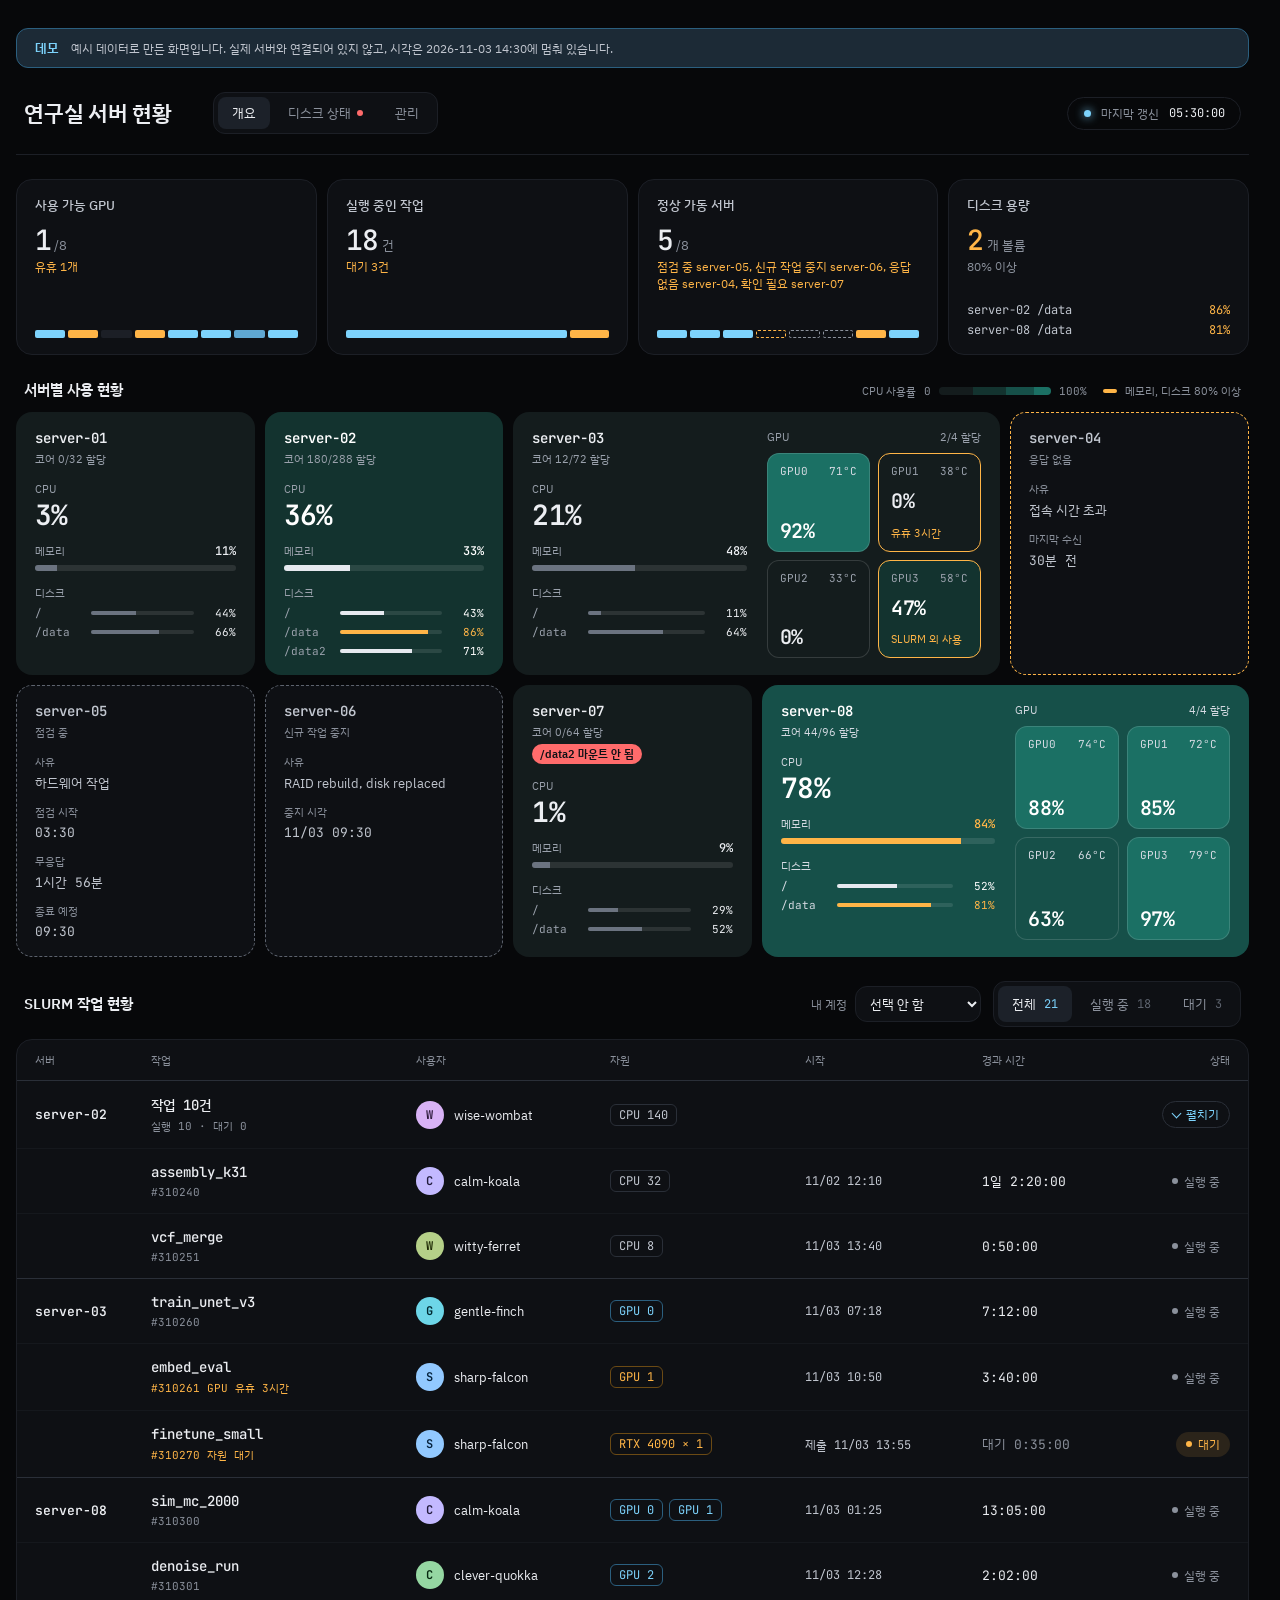
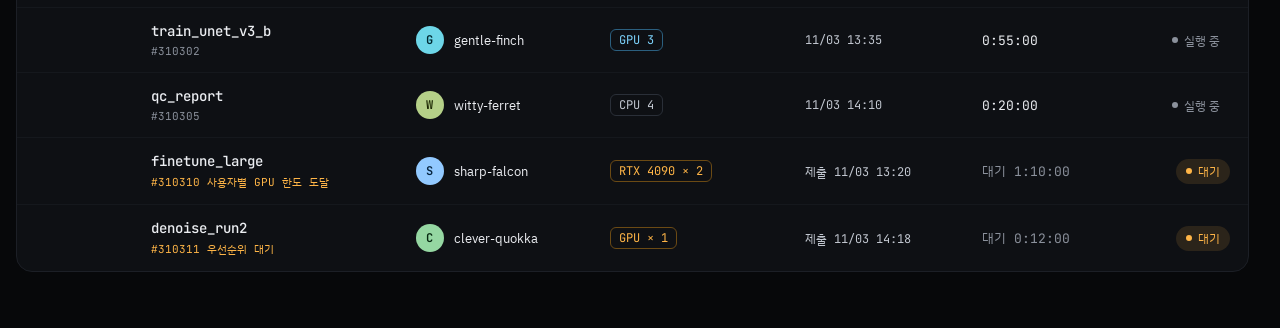
==== index.html @ 74d5ef98 "overview job list: '더 보기' and '작업 접기' buttons get the same chevron as the other folds" ====
<!doctype html>
<html lang="ko">
<head>
<meta charset="utf-8">
<meta name="viewport" content="width=device-width, initial-scale=1">
<title>데모 · 연구실 서버 현황</title>
<!-- Home screen: icon drawn by make_icon.py; short name so iOS does not cut it off -->
<link rel="icon" type="image/png" href="apple-touch-icon.png">
<link rel="apple-touch-icon" href="apple-touch-icon.png">
<meta name="apple-mobile-web-app-title" content="Monitor">
<link rel="preconnect" href="https://fonts.googleapis.com">
<link href="https://fonts.googleapis.com/css2?family=IBM+Plex+Sans+KR:wght@400;500;600&amp;family=JetBrains+Mono:wght@400;500;600&amp;display=swap" rel="stylesheet">
<link rel="stylesheet" href="common.css">
<style>
.warn-list{display:flex;flex-direction:column;gap:4px;font-family:var(--mono);font-size:12px}
.warn-list div{display:grid;grid-template-columns:minmax(0,1fr) auto;align-items:start;gap:8px}
.warn-list span:first-child{color:var(--text2);overflow-wrap:anywhere}
.warn-list span:last-child{color:var(--amber)}

.legend{display:flex;flex-wrap:wrap;align-items:center;gap:8px 16px;font-size:11px;color:var(--muted)}
.legend>span{display:flex;align-items:center;gap:8px}
.legend .ramp{width:112px;height:8px;border-radius:4px}
.legend .amber{width:14px;height:4px;border-radius:2px;background:var(--amber)}

.srv-grid{display:grid;grid-auto-flow:dense;gap:10px;grid-template-columns:repeat(auto-fill,minmax(220px,1fr))}
/* rows start at the top so CPU/메모리/디스크 line up across cards of one row; spare height stays at the bottom */
.card{min-height:252px;border-radius:16px;padding:16px var(--pad);display:flex;flex-direction:column;justify-content:flex-start;gap:14px;border:1px solid transparent}
.card.wide{grid-column:span 2;flex-direction:row;flex-wrap:wrap;gap:16px 20px}
.card.down{background:var(--panel);color:var(--text2);border:1px dashed var(--dim);justify-content:flex-start}
.col{flex:1 1 180px;min-width:0;display:flex;flex-direction:column;justify-content:flex-start;gap:14px}
.col-gpu{flex:1 1 180px;min-width:0;display:flex;flex-direction:column;gap:8px}
.small{font-size:11px}
/* a problem on a server that still answers: a pill readable on every card colour */
.flags{display:flex;flex-wrap:wrap;gap:4px}
.flag{padding:2px 8px;border-radius:999px;font-size:11px;font-weight:600;color:var(--panel);background:var(--amber);overflow-wrap:anywhere}
.flag.danger{background:var(--red)}
.cpu{font-family:var(--mono);font-size:28px;font-weight:600;line-height:1;letter-spacing:-0.02em}
.bars{display:flex;flex-direction:column;gap:10px}
.mem-row{display:flex;flex-direction:column;gap:6px}
.mem-head{display:flex;justify-content:space-between;align-items:baseline;font-size:11px}
.mem-head b{font-family:var(--mono);font-size:12px;font-weight:500}
.track{border-radius:3px;overflow:hidden}
.track>div{height:100%}
.disks{display:flex;flex-direction:column;gap:5px;padding-top:4px}
.disk{display:grid;grid-template-columns:48px minmax(0,1fr) 34px;align-items:center;gap:8px;font-size:11px}
.disk span:first-child{font-family:var(--mono);overflow:hidden;text-overflow:ellipsis;white-space:nowrap}
.disk span:last-child{text-align:right;font-family:var(--mono)}
.down-info{display:flex;flex-direction:column;gap:12px;font-size:13px}
.down-info span:last-child{overflow-wrap:anywhere}
.gpu-head{display:flex;justify-content:space-between;font-size:11px}
.gpu-grid{flex:1 1 auto;display:grid;grid-template-columns:repeat(2,minmax(0,1fr));grid-auto-rows:minmax(84px,1fr);gap:8px}
.gpu{border-radius:12px;padding:10px 12px;border:1px solid rgba(255,255,255,0.14);display:flex;flex-direction:column;justify-content:space-between;gap:6px}
.gpu.warn{border-color:var(--amber)}
.gpu-top{display:flex;justify-content:space-between;gap:6px;font-family:var(--mono);font-size:11px}
.gpu-util{font-family:var(--mono);font-size:20px;font-weight:600;line-height:1;letter-spacing:-0.02em}
.gpu-note{font-size:11px;color:var(--amber)}

.tabs{display:flex;gap:4px;padding:4px;background:var(--panel);border:1px solid var(--line);border-radius:12px}
.tabs button{min-height:36px;padding:0 14px;border:0;border-radius:8px;font-family:'IBM Plex Sans KR',sans-serif;font-size:13px;cursor:pointer;display:flex;align-items:center;gap:8px;background:transparent;color:var(--muted)}
.tabs button[aria-pressed="true"]{background:var(--raised);color:var(--text)}
.tabs button span{font-family:var(--mono);font-size:12px;color:var(--dim)}
.tabs button[aria-pressed="true"] span{color:var(--sky)}
.table{overflow-x:auto;border:1px solid var(--line);border-radius:16px;background:var(--panel)}
.table-in{min-width:840px}
.tr{display:grid;grid-template-columns:96px 1.4fr 1fr 1fr 0.9fr 0.8fr 88px;gap:20px;align-items:center;padding:14px var(--pad)}
.th{padding:12px var(--pad);font-size:11px;color:var(--muted);border-bottom:1px solid var(--line2);align-items:start}
.tr.first{border-top:1px solid var(--line2)}
.tr.next{border-top:1px solid var(--line3)}
.tr.top{border-top:none}
.tr.mine{box-shadow:inset 3px 0 0 var(--sky);background:rgba(125,211,252,0.05)}
.tr.mine .avatar{box-shadow:0 0 0 2px var(--panel),0 0 0 3.5px var(--sky)}
.job-ctl{display:flex;flex-wrap:wrap;align-items:center;gap:8px 12px}
.me-pick{display:flex;align-items:center;gap:8px;font-size:12px;color:var(--muted)}
.me-pick select{min-height:36px;max-width:160px;padding:0 10px;background:var(--panel);color:var(--text);border:1px solid var(--line);border-radius:12px;font-family:'IBM Plex Sans KR',sans-serif;font-size:13px}
.job-srv{font-family:var(--mono);font-size:13px;font-weight:600}
.job-name{font-family:var(--mono);font-size:14px;font-weight:500;overflow-wrap:anywhere}
.job-sub{font-family:var(--mono);font-size:11px;color:var(--muted)}
.job-sub.warn{color:var(--amber)}
.user{display:flex;align-items:center;gap:10px;min-width:0}
.avatar{width:28px;height:28px;flex:0 0 auto;border-radius:50%;display:flex;align-items:center;justify-content:center;font-family:var(--mono);font-size:12px;font-weight:600}
.user span:last-child{font-size:13px;overflow-wrap:anywhere}
.chips{display:flex;flex-wrap:wrap;gap:6px}
.chip{font-family:var(--mono);font-size:12px;padding:2px 8px;border-radius:6px;border:1px solid var(--line2);color:var(--text2)}
.chip.gpu-chip{border-color:var(--sky-line);color:var(--sky)}
.chip.warn{border-color:var(--amber-line);color:var(--amber)}
.job-time{font-family:var(--mono);font-size:12px;color:var(--text2)}
.job-el{font-family:var(--mono);font-size:13px}
.job-el.wait{color:var(--muted)}
.pill-wrap{display:flex;justify-content:flex-end}
.pill{display:inline-flex;align-items:center;gap:6px;padding:4px 10px;border-radius:999px;font-size:12px;color:var(--muted)}
.pill i{width:6px;height:6px;border-radius:50%;background:currentColor}
.pill.wait{background:rgba(255,181,71,0.12);color:var(--amber)}
.more{display:flex;flex-wrap:wrap;gap:8px;padding:6px var(--pad) 10px calc(var(--pad) + 116px);border-top:1px solid var(--line3)}
.more button{min-height:32px;padding:0 12px;border:1px solid var(--line2);border-radius:8px;background:transparent;color:var(--sky);font-family:'IBM Plex Sans KR',sans-serif;font-size:12px;cursor:pointer}
.more button:hover{background:var(--raised)}
/* same chevron as the group pill below: down on '더 보기' (the list grows), up on '작업 접기' */
.more button{display:inline-flex;align-items:center;justify-content:center;gap:6px}
.more button::before{content:'';flex:none;width:6px;height:6px;margin-top:-3px;border-right:1.5px solid currentColor;border-bottom:1.5px solid currentColor;transform:rotate(45deg)}
.more button[data-act="less"]::before{margin-top:3px;transform:rotate(225deg)}
.tr.grp{width:100%;border:0;margin:0;background:transparent;color:inherit;font:inherit;text-align:left;cursor:pointer}
.tr.grp.first{border-top:1px solid var(--line2)}
.tr.grp.next{border-top:1px solid var(--line3)}
.tr.grp:hover{background:var(--raised)}
.grp-pill{border:1px solid var(--line2);color:var(--sky)}
/* the chevron points the way a click moves the list (down to unfold, up to fold), as on /admin '외 N개 / 접기' */
.grp-pill::before{content:'';flex:none;width:6px;height:6px;margin-top:-3px;border-right:1.5px solid currentColor;border-bottom:1.5px solid currentColor;transform:rotate(45deg)}
.grp[aria-expanded="true"] .grp-pill::before{margin-top:3px;transform:rotate(225deg)}
.tr.in-grp,.more.in-grp{background:rgba(255,255,255,0.025)}

/* Phones: each job becomes a small card (server, then name|state, user|elapsed, resources|start) instead of a sideways-scrolling table. */
@media (max-width:640px){
  .table-in{min-width:0}
  .tr.th{display:none}
  .tr{grid-template-columns:minmax(0,1fr) auto;grid-template-areas:"srv srv" "name pill" "user el" "chips time";gap:8px 12px;padding:12px 16px}
  .tr.next{grid-template-areas:"name pill" "user el" "chips time"}
  .tr.next .job-srv{display:none}
  .tr>:nth-child(1){grid-area:srv}
  .tr>:nth-child(2){grid-area:name}
  .tr>:nth-child(3){grid-area:user}
  .tr>:nth-child(4){grid-area:chips}
  .tr>:nth-child(5){grid-area:time;justify-self:end}
  .tr>:nth-child(6){grid-area:el;justify-self:end}
  .tr>:nth-child(7){grid-area:pill;align-self:start}
  /* Without the header row, label running jobs' start and elapsed (pending ones already say 제출/대기). */
  .job-time:not(.wait)::before{content:'시작 ';color:var(--muted)}
  .job-el:not(.wait)::before{content:'경과 ';color:var(--muted);font-weight:400}
  .more{padding:6px 16px 10px}
  /* buttons share a line when they fit, else each takes its own full line */
  .more button{flex:1 1 auto;min-height:36px}
  /* inside an opened group every row has the same user: drop the avatar line */
  .tr.in-grp{grid-template-areas:"name pill" "chips el" "chips time"}
  .tr.in-grp>:nth-child(3){display:none}
  .tr.in-grp>:nth-child(4){align-self:start}
  .job-ctl,.tabs{width:100%}
  .tabs button{flex:1 1 0;justify-content:center;gap:5px;padding:0 6px;white-space:nowrap}
}
@media (max-width:640px){.srv-grid{grid-template-columns:repeat(2,minmax(0,1fr))}}
@media (max-width:340px){.srv-grid{grid-template-columns:minmax(0,1fr)}.card.wide{grid-column:auto}}
</style>
<style>
/* demo only: the banner above the header */
.demo-banner{display:flex;flex-wrap:wrap;align-items:baseline;gap:4px 12px;padding:10px var(--pad);border:1px solid var(--sky-line);border-radius:12px;background:var(--sky-bg);color:var(--sky);font-size:13px;font-weight:600}
.demo-banner span{color:var(--text2);font-size:12px;font-weight:400}
</style>
</head>
<body>
<div class="wrap">

<div class="demo-banner" role="note">데모<span>예시 데이터로 만든 화면입니다. 실제 서버와 연결되어 있지 않고, 시각은 2026-11-03 14:30에 멈춰 있습니다.</span></div>
<header>
  <div class="head-left">
    <h1>연구실 서버 현황</h1>
    <nav class="seg-nav" aria-label="보기 선택">
      <a href="index.html" aria-current="page">개요</a>
      <a href="disk.html">디스크 상태<span class="nav-dot" id="nav-dot" hidden></span></a>
      <a href="admin.html">관리</a>
    </nav>
  </div>
  <div id="badge" class="badge" role="status">
    <span class="dot" aria-hidden="true"></span>
    <span class="lbl">불러오는 중</span>
    <span class="mono" id="badge-time"></span>
  </div>
</header>

<div id="notice" class="notice" hidden></div>

<section class="summary" aria-label="요약" id="summary"></section>

<section class="sec">
  <div class="sec-head">
    <h2>서버별 사용 현황</h2>
    <div class="legend" aria-label="색 범례">
      <span><span>CPU 사용률</span><span class="mono">0</span><span class="ramp" id="ramp" aria-hidden="true"></span><span class="mono">100%</span></span>
      <span><span class="amber" aria-hidden="true"></span>메모리, 디스크 80% 이상</span>
    </div>
  </div>
  <div class="srv-grid" id="grid"></div>
</section>

<section class="sec">
  <div class="sec-head">
    <h2>SLURM 작업 현황</h2>
    <div class="job-ctl">
      <label class="me-pick"><span>내 계정</span><select id="me" aria-label="내 계정"><option value="">선택 안 함</option></select></label>
      <div class="tabs" role="group" aria-label="작업 필터" id="tabs"></div>
    </div>
  </div>
  <div class="table">
    <div class="table-in">
      <div class="tr th"><span>서버</span><span>작업</span><span>사용자</span><span>자원</span><span>시작</span><span>경과 시간</span><span style="text-align:right">상태</span></div>
      <div id="rows"></div>
    </div>
  </div>
</section>

</div>
<script src="demo_data.js"></script>
<script src="disk_rules.js"></script>
<script>
(function () {
  'use strict';
  // demo: data from demo_data.js, the clock pinned at the data's time, no polling (make_demo.py)
  var fetch = window.DEMO.fetch, Date = window.DEMO.Date, setInterval = window.DEMO.noInterval;

  // Refresh: CPU/memory/GPU every 1 s, paused while the tab is hidden. The job
  // table is re-rendered only when a host's SLURM snapshot changes (the
  // collectors query SLURM every 10 s).
  var DATA_URL = 'data/all.json';
  var POLL_MS = 1000;
  var STALE_MS = 30000;          // header turns amber after 30 s without new data
  var IDLE_MIN = 120;            // GPU idle warning after 2 h below 5 %
  var HOT_C = 85;                // GPU temperature warning
  var HIGH_PCT = 80;             // memory / disk warning
  var COLLAPSE_OVER = 8;         // a server with more jobs than this is folded
  var COLLAPSED_SHOW = 5;        // rows shown while folded
  // each "더 보기" reveals this many more rows; fewer on phones, where a job is a taller card
  var MORE_STEP = window.matchMedia && window.matchMedia('(max-width:640px)').matches ? 10 : 20;
  var EXPANDED_KEY = 'lab-dashboard.expanded';
  var GROUP_MIN = 5;             // a user with this many jobs on one server gets one summary row
  var GROUPS_KEY = 'lab-dashboard.groups';

  var AMBER = '#ffb547', RED = '#ff6b6b', SKY = '#7dd3fc';
  var OFF = '#1c1f26';
  var TEAL = ['#141c1d', '#13332f', '#165049', '#1b7064'];   // CPU heatmap: <30, <60, <85, >=85
  // User avatar colors: 12 hues at equal lightness and chroma (OKLCH L 0.82 C 0.10,
  // text L 0.25), hue 125-350 in steps of ~20; the red, orange and yellow range is
  // left out because those colors mean warnings here.
  var USER_COLORS = [
    ['#b5d088', '#1b2602'], ['#95d7a2', '#062911'], ['#7dd9ba', '#002a1d'], ['#6ed9d2', '#002a28'],
    ['#6dd6e8', '#002931'], ['#7bd0f9', '#002639'], ['#92c9ff', '#06233d'], ['#abc1ff', '#171f3e'],
    ['#c3b9ff', '#221c3c'], ['#d8b2f5', '#2a1837'], ['#e9ade3', '#31162f'], ['#f6a9cd', '#361426']
  ];
  var ME_KEY = 'lab-dashboard.me';
  var WAIT_REASON = {
    Resources: '자원 대기', Priority: '우선순위 대기', JobHeldUser: '사용자 보류', JobHeldAdmin: '관리자 보류',
    Dependency: '선행 작업 대기', BeginTime: '시작 시각 대기', ReqNodeNotAvail: '노드 사용 불가',
    QOSMaxGRESPerUser: '사용자별 GPU 한도 도달', QOSMaxCpuPerUserLimit: '사용자별 CPU 한도 도달', AssocGrpGRES: 'GPU 한도 도달'
  };

  var data = null;
  var lastGenerated = null;
  var lastChangeAt = 0;
  var fetchFailed = false;
  var filter = 'all';
  var jobsKey = '';
  // Extra rows the viewer revealed per host (host -> count); per-browser
  // convenience, so storage may fail silently. Older saves stored true.
  var expanded = {};
  try { expanded = JSON.parse(localStorage.getItem(EXPANDED_KEY) || '{}') || {}; } catch (e) { expanded = {}; }
  function saveExpanded() {
    try { localStorage.setItem(EXPANDED_KEY, JSON.stringify(expanded)); } catch (e) { /* ignore */ }
  }
  // Summary rows the viewer opened ("host|user" -> extra rows revealed beyond the first MORE_STEP).
  var groups = {};
  try { groups = JSON.parse(localStorage.getItem(GROUPS_KEY) || '{}') || {}; } catch (e) { groups = {}; }
  function saveGroups() {
    try { localStorage.setItem(GROUPS_KEY, JSON.stringify(groups)); } catch (e) { /* ignore */ }
  }
  // The viewer's own account, picked once per browser: those jobs are outlined,
  // listed first on each server, and get a "내 작업" tab.
  var me = '';
  try { me = localStorage.getItem(ME_KEY) || ''; } catch (e) { me = ''; }
  var meOptionsKey = '';

  function $(id) { return document.getElementById(id); }
  function esc(s) {
    return String(s == null ? '' : s).replace(/[&<>"']/g, function (c) {
      return { '&': '&amp;', '<': '&lt;', '>': '&gt;', '"': '&quot;', "'": '&#39;' }[c];
    });
  }
  function pct(v) { return v == null ? 0 : Math.round(v); }

  function level(v) {
    var i = v >= 85 ? 3 : (v >= 60 ? 2 : (v >= 30 ? 1 : 0));
    return { bg: TEAL[i], fg: i ? '#ffffff' : '#eceef2', sub: i >= 2 ? '#d5dae2' : '#9aa1ac',
             on: i ? '#e6e9ef' : '#6b7380', off: 'rgba(255,255,255,0.1)' };
  }
  var DOWN_C = { bg: '#0e1014', fg: '#c1c6cf', sub: '#8b919c', on: '#5d636e', off: OFF };

  // ---------- time helpers ----------

  // Server timezone from the aggregator's ISO time ("...+0900"), so SLURM's
  // naive timestamps are read in server time whatever the viewer's timezone.
  function serverTz() {
    var m = data && /([+-])(\d\d)(\d\d)$/.exec(data.time || '');
    return m ? m[1] + m[2] + ':' + m[3] : '+09:00';
  }
  function parseSlurm(ts) {
    if (!ts || !/^\d{4}-\d\d-\d\dT/.test(ts)) return null;
    var t = Date.parse(ts + serverTz());
    return isNaN(t) ? null : t;
  }
  function two(n) { return (n < 10 ? '0' : '') + n; }
  // Format in server time: shift by the server offset, then read UTC fields.
  function shortTime(ts) {
    var t = parseSlurm(ts);
    if (t == null) return '—';
    var m = /([+-])(\d\d):(\d\d)/.exec(serverTz());
    var off = (m[1] === '-' ? -1 : 1) * (parseInt(m[2], 10) * 60 + parseInt(m[3], 10));
    var d = new Date(t + off * 60000);
    return two(d.getUTCMonth() + 1) + '/' + two(d.getUTCDate()) + ' ' + two(d.getUTCHours()) + ':' + two(d.getUTCMinutes());
  }
  // SLURM "28-02:41:10" -> "28일 02:41:10"; no warning for long runs.
  function slurmElapsed(s) {
    if (!s) return '—';
    var k = s.indexOf('-');
    return k > 0 ? s.slice(0, k) + '일 ' + s.slice(k + 1) : s;
  }
  function duration(sec) {
    sec = Math.max(0, Math.floor(sec));
    var d = Math.floor(sec / 86400), h = Math.floor(sec % 86400 / 3600), m = Math.floor(sec % 3600 / 60), s = sec % 60;
    var hms = (d ? two(h) : h) + ':' + two(m) + ':' + two(s);
    return d ? d + '일 ' + hms : hms;
  }
  // "10/28 " when the time is not from today (stopped collection), else nothing.
  function dayPrefix(epoch) {
    var d = new Date(epoch * 1000);
    return d.toDateString() === new Date().toDateString() ? '' : (d.getMonth() + 1) + '/' + d.getDate() + ' ';
  }
  // ssh/aggregator error -> short Korean reason; the raw text stays in the tooltip and on /admin
  function goneReason(err) {
    if (!err) return '새 데이터 없음';
    if (/timed out/i.test(err)) return '접속 시간 초과';
    if (/refused/i.test(err)) return '접속 거부';
    if (/no route|unreachable|name resolution|could not resolve/i.test(err)) return '네트워크 연결 불가';
    if (/^no data for/.test(err)) return '새 데이터 없음';
    if (/closed|reset/i.test(err)) return '연결 종료';
    return err;
  }
  var MAINT_LONG_S = 24 * 3600;   // open-ended 점검 중 mark silent this long turns amber
  function agoText(sec) {
    sec = Math.max(0, Math.round(sec));
    if (sec < 60) return sec + '초 전';
    var m = Math.floor(sec / 60);
    if (m < 60) return m + '분 전';
    var h = Math.floor(m / 60);
    if (h < 24) return h + '시간 ' + (m % 60) + '분 전';
    return Math.floor(h / 24) + '일 ' + (h % 24) + '시간 전';
  }
  function clock(epoch) {
    var d = new Date(epoch * 1000);
    return two(d.getHours()) + ':' + two(d.getMinutes()) + ':' + two(d.getSeconds());
  }

  // ---------- derived model ----------

  function nodeState(x) {
    var st = x.status;
    var node = st && st.slurm && st.slurm.node;
    var stateStr = (node && node.state) || '';
    // Marked on /admin (or maintenance.py) before a planned power-off: grey, not amber.
    if ((!st || x.stale) && x.maintenance) {
      var mt = x.maintenance;
      // when it started, and the planned end only when one was set (an open-ended mark has none to show)
      var hm = function (t) { return dayPrefix(t) + clock(t).slice(0, 5); };
      var quiet = mt.silent_at || mt.set_at;
      var quietS = quiet ? Date.now() / 1000 - quiet : 0;
      // an open-ended mark must not hide a real outage for long (one outage once went 20 h unnoticed)
      var long = !mt.until && quietS >= MAINT_LONG_S;
      return { kind: 'drain', maint: true, warn: long, long: long, label: long ? '점검 중 · 24시간 넘음' : '점검 중',
               reason: mt.note || '사유 없음', sinceLabel: '점검 시작', since: mt.set_at ? hm(mt.set_at) : '—',
               silent: quiet ? agoText(quietS).replace(/ 전$/, '') : null,
               until: mt.until ? hm(mt.until) : null };
    }
    if (!st || x.stale) {
      return { kind: 'gone', label: '응답 없음',
               reason: goneReason(x.error), detail: x.error || '최근 30초 동안 새 데이터가 없습니다.',
               since: x.age == null ? '—' : agoText(x.age) };
    }
    if (/DRAIN/.test(stateStr)) {
      // SLURM DRAIN: the server is up and running jobs keep going; only new jobs stay out
      return { kind: 'drain', label: '신규 작업 중지', reason: node.reason || '사유 없음', sinceLabel: '중지 시각',
               since: shortTime(node.reason_time) };
    }
    // the server answers but SLURM does not use it: amber (after a reboot slurmd may not start)
    if (!st.slurm.ok || !node) return { kind: 'up', warn: true, label: 'SLURM 응답 없음' };
    if (/DOWN/.test(stateStr)) return { kind: 'up', warn: true, label: 'SLURM 제외 (' + stateStr + ')' };
    return { kind: 'up', label: '코어 ' + node.cpu_alloc + '/' + node.cpu_total + ' 할당' };
  }

  function gpuInfo(g) {
    var held = g.allocated || (g.procs && g.procs.length > 0);
    var idleH = held && g.idle_min >= IDLE_MIN ? Math.floor(g.idle_min / 60) : 0;
    var hot = g.temp != null && g.temp >= HOT_C;
    return { g: g, held: held, idleH: idleH, hot: hot, outside: !!g.outside_slurm,
             // available = not allocated by SLURM and no process on it
             free: !held };
  }

  function servers() { return (data && data.servers) || []; }

  function jobRunning(j) { return j.state === 'RUNNING' || j.state === 'COMPLETING' || j.state === 'CONFIGURING'; }
  function jobPending(j) { return j.state === 'PENDING'; }

  // ---------- render: summary ----------

  function segs(list) {
    // s.n = share of the width (two-part job bar); without it every segment is equal.
    return '<div class="segs" aria-hidden="true">' + list.map(function (s) {
      return '<i style="background:' + s.c + ';' + (s.b ? 'border:' + s.b + ';' : '') + (s.n ? 'flex-grow:' + s.n : '') + '"></i>';
    }).join('') + '</div>';
  }
  function tile(label, value, unit, note, noteWarn, valueWarn, foot) {
    return '<div class="tile"><span class="tile-label">' + label + '</span>' +
      '<div class="stack"><div class="tile-val"><b' + (valueWarn ? ' style="color:' + AMBER + '"' : '') + '>' + value + '</b><span>' + unit + '</span></div>' +
      '<span class="tile-note"' + (noteWarn ? ' style="color:' + AMBER + '"' : '') + '>' + note + '</span></div>' +
      '<div class="tile-foot">' + foot + '</div></div>';
  }

  function renderSummary() {
    var gpus = [], jobs = [], nodes = [], disksWarn = [];
    servers().forEach(function (x) {
      var st = x.status, ns = nodeState(x);
      nodes.push({ host: x.host, ns: ns, x: x });
      if (!st || x.stale) return;
      (st.gpus || []).forEach(function (g) { gpus.push(gpuInfo(g)); });
      ((st.slurm && st.slurm.jobs) || []).forEach(function (j) { jobs.push(j); });
      (st.disks || []).forEach(function (v) {
        if (v.pct >= HIGH_PCT) disksWarn.push({ where: x.host + ' ' + v.mount, pct: v.pct });
      });
    });

    var free = gpus.filter(function (i) { return i.free; }).length;
    var idle = gpus.filter(function (i) { return i.idleH; }).length;
    var outside = gpus.filter(function (i) { return i.outside; }).length;
    var avg = gpus.length ? Math.round(gpus.reduce(function (a, i) { return a + (i.g.util || 0); }, 0) / gpus.length) : 0;
    var gNote = idle ? '유휴 ' + idle + '개' : (outside ? 'SLURM 외 사용 ' + outside + '개' : '평균 사용률 ' + avg + '%');
    var gSegs = gpus.map(function (i) {
      var u = i.g.util || 0;
      return { c: (i.idleH || i.outside) ? AMBER : (u > 0 ? (u >= 85 ? SKY : (u >= 60 ? '#5fa8d3' : '#3b8fbf')) : (i.held ? '#2b5f7f' : OFF)) };
    });

    var run = jobs.filter(jobRunning).length;
    var wait = jobs.filter(jobPending).length;
    // Job counts change and run high, so one bar in two parts (running, then pending) instead of a segment per job.
    var jSegs = [];
    if (run) jSegs.push({ c: SKY, n: run });
    if (wait) jSegs.push({ c: AMBER, n: wait });

    var up = nodes.filter(function (n) { return n.ns.kind === 'up'; }).length;
    var maints = nodes.filter(function (n) { return n.ns.maint; }).map(function (n) { return n.host; });
    var drains = nodes.filter(function (n) { return n.ns.kind === 'drain' && !n.ns.maint; }).map(function (n) { return n.host; });
    var gone = nodes.filter(function (n) { return n.ns.kind === 'gone'; }).map(function (n) { return n.host; });
    var warned = nodes.filter(function (n) { return n.ns.kind === 'up' && (n.ns.warn || (n.x.mount_problems || []).length); }).map(function (n) { return n.host; });
    var sNote = [];
    if (maints.length) sNote.push('점검 중 ' + maints.join(', '));
    if (drains.length) sNote.push('신규 작업 중지 ' + drains.join(', '));
    if (gone.length) sNote.push('응답 없음 ' + gone.join(', '));
    if (warned.length) sNote.push('확인 필요 ' + warned.join(', '));
    var nSegs = nodes.map(function (n) {
      if (n.ns.kind === 'up') return { c: warned.indexOf(n.host) >= 0 ? AMBER : SKY };
      return n.ns.kind === 'gone' || n.ns.long ? { c: 'transparent', b: '1px dashed ' + AMBER } : { c: 'transparent', b: '1px dashed #8b919c' };
    });

    disksWarn.sort(function (a, b) { return b.pct - a.pct; });
    var dList = '<div class="warn-list">' + disksWarn.slice(0, 2).map(function (d) {
      return '<div><span>' + esc(d.where) + '</span><span>' + d.pct + '%</span></div>';
    }).join('') + '</div>';

    $('summary').innerHTML =
      tile('사용 가능 GPU', free, '/' + gpus.length, gNote, idle || outside, false, gpus.length ? segs(gSegs) : '') +
      tile('실행 중인 작업', run, '건', '대기 ' + wait + '건', wait > 0, false, jSegs.length ? segs(jSegs) : '') +
      tile('정상 가동 서버', up, '/' + nodes.length, sNote.length ? esc(sNote.join(', ')) : '모두 정상', gone.length + warned.length > 0, false, segs(nSegs)) +
      tile('디스크 용량', disksWarn.length, '개 볼륨', '80% 이상', false, disksWarn.length > 0, disksWarn.length ? dList : '');
  }

  // ---------- render: server cards ----------

  function bar(label, value, c, h) {
    var p = pct(value), high = p >= HIGH_PCT;
    return { p: p, fill: high ? AMBER : c.on, text: high ? AMBER : c.fg, label: label, h: h };
  }
  function memHtml(st, c) {
    var b = bar('메모리', st.mem && st.mem.pct, c);
    return '<div class="mem-row"><div class="mem-head"><span style="color:' + c.sub + '">메모리</span><b style="color:' + b.text + '">' + b.p + '%</b></div>' +
      '<div class="track" aria-hidden="true" style="height:6px;background:' + c.off + '"><div style="width:' + b.p + '%;background:' + b.fill + '"></div></div></div>';
  }
  function disksHtml(st, c) {
    var rows = (st.disks || []).map(function (v) {
      var b = bar(v.mount, v.pct, c);
      return '<div class="disk"><span style="color:' + c.sub + '" title="' + esc(v.mount) + '">' + esc(v.mount) + '</span>' +
        '<div class="track" aria-hidden="true" style="height:4px;border-radius:2px;background:' + c.off + '"><div style="width:' + b.p + '%;background:' + b.fill + '"></div></div>' +
        '<span style="color:' + b.text + '">' + b.p + '%</span></div>';
    }).join('');
    return '<div class="disks"><span class="small" style="color:' + c.sub + '">디스크</span>' + rows + '</div>';
  }
  function gpuHtml(i) {
    var g = i.g, c = level(g.util || 0);
    var notes = [];
    if (i.idleH) notes.push('유휴 ' + i.idleH + '시간');
    if (i.outside) notes.push('SLURM 외 사용');
    var warn = i.idleH || i.outside || i.hot;
    return '<div class="gpu' + (warn ? ' warn' : '') + '" style="background:' + c.bg + ';color:' + c.fg + '">' +
      '<div class="gpu-top"><span style="color:' + c.sub + '">GPU' + g.index + '</span><span style="color:' + (i.hot ? AMBER : c.sub) + '">' +
      (g.temp == null ? '—' : Math.round(g.temp)) + '°C</span></div>' +
      '<span class="gpu-util">' + pct(g.util) + '%</span>' +
      (notes.length ? '<span class="gpu-note">' + notes.join(', ') + '</span>' : '') + '</div>';
  }

  function cardHtml(x) {
    var st = x.status, ns = nodeState(x);
    var flags = (x.mount_problems || []).map(function (m) {
      return '<span class="flag danger">' + esc(m.mount + (m.why === 'missing' ? ' 마운트 안 됨' : m.why === 'hung' ? ' 응답 지연' : ' 읽기 전용')) + '</span>';
    });
    var head = function (c) {
      return '<div class="stack"><span class="name">' + esc(x.host) + '</span>' +
        (ns.warn ? '' : '<span class="small" style="color:' + c.sub + '">' + esc(ns.label) + '</span>') +
        (ns.warn || flags.length ? '<div class="flags">' + (ns.warn ? '<span class="flag">' + esc(ns.label) + '</span>' : '') + flags.join('') + '</div>' : '') + '</div>';
    };
    if (ns.kind !== 'up') {
      var c0 = DOWN_C;
      var border = ns.kind === 'gone' || ns.long ? 'border-color:' + AMBER : '';
      return '<div class="card down" style="' + border + '"' + (ns.detail ? ' title="' + esc(ns.detail) + '"' : '') + '>' + head(c0) +
        '<div class="down-info"><div class="stack"><span class="small" style="color:' + c0.sub + '">사유</span><span>' + esc(ns.reason) + '</span></div>' +
        '<div class="stack"><span class="small" style="color:' + c0.sub + '">' + (ns.sinceLabel || '마지막 수신') + '</span><span class="mono">' + esc(ns.since) + '</span></div>' +
        (ns.silent ? '<div class="stack"><span class="small" style="color:' + c0.sub + '">무응답</span><span class="mono"' + (ns.long ? ' style="color:' + AMBER + '"' : '') + '>' + esc(ns.silent) + '</span></div>' : '') +
        (ns.until ? '<div class="stack"><span class="small" style="color:' + c0.sub + '">종료 예정</span><span class="mono">' + esc(ns.until) + '</span></div>' : '') + '</div></div>';
    }
    var cpu = st.cpu ? st.cpu.pct : 0;
    var c = level(cpu);
    var metrics = '<div class="stack"><span class="small" style="color:' + c.sub + '">CPU</span><span class="cpu">' + pct(cpu) + '%</span></div>' +
      '<div class="bars">' + memHtml(st, c) + disksHtml(st, c) + '</div>';
    var gpus = (st.gpus || []).map(gpuInfo);
    if (!gpus.length) {
      return '<div class="card" style="background:' + c.bg + ';color:' + c.fg + '">' + head(c) + metrics + '</div>';
    }
    var alloc = gpus.filter(function (i) { return i.g.allocated; }).length;
    return '<div class="card wide" style="background:' + c.bg + ';color:' + c.fg + '">' +
      '<div class="col">' + head(c) + metrics + '</div>' +
      '<div class="col-gpu"><div class="gpu-head" style="color:' + c.sub + '"><span>GPU</span><span>' + alloc + '/' + gpus.length + ' 할당</span></div>' +
      '<div class="gpu-grid">' + gpus.map(gpuHtml).join('') + '</div></div></div>';
  }

  function renderGrid() {
    $('grid').innerHTML = servers().map(cardHtml).join('');
  }

  // ---------- render: jobs ----------

  function userHash(name) {
    var h = 0;
    for (var i = 0; i < name.length; i++) h = (h * 31 + name.charCodeAt(i)) >>> 0;
    return h;
  }
  // Each user keeps the color their name hashes to, unless someone else on the
  // page already has it: then the next free one (stepping by 5, which visits all
  // 12). Users are placed in a fixed order, so the result only changes when the
  // set of users with jobs changes.
  var userSlots = {};
  function assignUserColors(names) {
    var n = USER_COLORS.length, used = {}, slots = {};
    names.slice().sort(function (a, b) {
      return (userHash(a) % n - userHash(b) % n) || (a < b ? -1 : a > b ? 1 : 0);
    }).forEach(function (u) {
      var k = userHash(u) % n, tries = 0;
      while (used[k] && tries++ < n) k = (k + 5) % n;
      used[k] = true;
      slots[u] = k;
    });
    userSlots = slots;
  }
  function userColor(name) {
    var k = userSlots[name];
    return USER_COLORS[k === undefined ? userHash(name) % USER_COLORS.length : k];
  }

  function rowPos(isFirst, isTop) { return isTop ? 'top' : (isFirst ? 'first' : 'next'); }

  // One row standing for all of a user's jobs on a server; a button that lists them.
  function groupRow(g, x, gpuByIdx, isFirst, isTop, open) {
    var run = 0, wait = 0, cpus = 0, gpus = 0, gReq = 0, idle = false;
    g.jobs.forEach(function (j) {
      if (jobPending(j)) { wait++; if (j.gpu_req) gReq += j.gpu_req.count || 0; return; }
      if (!jobRunning(j)) return;
      run++;
      if (j.gpu_idx && j.gpu_idx.length) {
        gpus += j.gpu_idx.length;
        j.gpu_idx.forEach(function (k) { var i = gpuByIdx[k]; if (i && i.idleH) idle = true; });
      } else cpus += j.cpus || 0;
    });
    var chips = [];
    if (gpus) chips.push({ label: 'GPU ' + gpus + '개', cls: idle ? 'warn' : 'gpu-chip' });
    if (cpus) chips.push({ label: 'CPU ' + cpus, cls: '' });
    if (gReq) chips.push({ label: 'GPU ' + gReq + '개 대기', cls: 'warn' });
    var other = g.jobs.length - run - wait;
    var sub = ['실행 ' + run, '대기 ' + wait].concat(other ? ['기타 ' + other] : []).join(' · ');
    var uc = userColor(g.user);
    return '<button type="button" class="tr grp ' + rowPos(isFirst, isTop) + '" data-grp="' + esc(x.host + '|' + g.user) + '" data-act="toggle" aria-expanded="' + open + '">' +
      '<span class="job-srv">' + (isFirst ? esc(x.host) : '') + '</span>' +
      '<span class="stack" style="min-width:0"><span class="job-name">작업 ' + g.jobs.length + '건</span><span class="job-sub' + (wait ? ' warn' : '') + '">' + esc(sub) + '</span></span>' +
      '<span class="user"><span class="avatar" aria-hidden="true" style="background:' + uc[0] + ';color:' + uc[1] + '">' + esc(g.user.charAt(0).toUpperCase()) + '</span><span>' + esc(g.user) + '</span></span>' +
      '<span class="chips">' + chips.map(function (c) { return '<span class="chip ' + c.cls + '">' + esc(c.label) + '</span>'; }).join('') + '</span>' +
      '<span class="job-time wait"></span><span class="job-el wait"></span>' +
      '<span class="pill-wrap"><span class="pill grp-pill">' + (open ? '접기' : '펼치기') + '</span></span></button>';
  }

  function jobRow(j, x, gpuByIdx, nowMs, isFirst, isTop, inGroup) {
    var pending = jobPending(j), running = jobRunning(j);
    var idleH = 0;
    (j.gpu_idx || []).forEach(function (k) { var i = gpuByIdx[k]; if (i && i.idleH > idleH) idleH = i.idleH; });

    var chips = [];
    if (running && j.gpu_idx && j.gpu_idx.length) {
      j.gpu_idx.forEach(function (k) { chips.push({ label: 'GPU ' + k, cls: idleH ? 'warn' : 'gpu-chip' }); });
    } else if (pending && j.gpu_req) {
      chips.push({ label: (j.gpu_req.model || 'GPU') + ' × ' + j.gpu_req.count, cls: 'warn' });
    } else {
      chips.push({ label: 'CPU ' + (j.cpus == null ? '?' : j.cpus), cls: pending ? 'warn' : '' });
    }

    var sub = '#' + j.id, subWarn = false;
    if (pending) { sub += ' ' + (WAIT_REASON[j.reason] || j.reason || '대기'); subWarn = true; }
    else if (idleH) { sub += ' GPU 유휴 ' + idleH + '시간'; subWarn = true; }

    var start, elapsed;
    if (pending) {
      var sub_t = parseSlurm(j.submit);
      start = '제출 ' + shortTime(j.submit);
      elapsed = '대기 ' + (sub_t == null ? '—' : duration((nowMs - sub_t) / 1000));
    } else {
      start = shortTime(j.start);
      elapsed = slurmElapsed(j.elapsed);
    }
    var stateLabel = pending ? '대기' : (running ? '실행 중' : ({ SUSPENDED: '일시 중지' }[j.state] || j.state));
    var uc = userColor(j.user || '?');
    return '<div class="tr ' + rowPos(isFirst, isTop) + (inGroup ? ' in-grp' : '') + (me && j.user === me ? ' mine' : '') + '">' +
      '<span class="job-srv">' + (isFirst ? esc(x.host) : '') + '</span>' +
      '<div class="stack" style="min-width:0"><span class="job-name">' + esc(j.name) + '</span><span class="job-sub' + (subWarn ? ' warn' : '') + '">' + esc(sub) + '</span></div>' +
      '<div class="user"><span class="avatar" aria-hidden="true" style="background:' + uc[0] + ';color:' + uc[1] + '">' + esc((j.user || '?').charAt(0).toUpperCase()) + '</span><span>' + esc(j.user) + '</span></div>' +
      '<div class="chips">' + chips.map(function (c) { return '<span class="chip ' + c.cls + '">' + esc(c.label) + '</span>'; }).join('') + '</div>' +
      '<span class="job-time' + (pending ? ' wait' : '') + '">' + esc(start) + '</span>' +
      '<span class="job-el' + (pending ? ' wait' : '') + '">' + esc(elapsed) + '</span>' +
      '<div class="pill-wrap"><span class="pill' + (pending ? ' wait' : '') + '"><i aria-hidden="true"></i>' + esc(stateLabel) + '</span></div></div>';
  }

  function renderJobs(force) {
    // Rebuild only when a SLURM snapshot changed, the filter changed, or a
    // pending job's wait time needs ticking (every render of the 2 s loop is
    // cheap enough for the tabs, so only the rows are guarded).
    var key = filter + '|' + me + '|' + servers().map(function (x) {
      return x.host + ':' + (x.status && x.status.slurm ? x.status.slurm.collected : '-');
    }).join(',');
    var all = [];
    servers().forEach(function (x) {
      if (x.status && !x.stale) ((x.status.slurm && x.status.slurm.jobs) || []).forEach(function (j) { all.push(j); });
    });
    var users = [];
    all.forEach(function (j) { if (j.user && users.indexOf(j.user) < 0) users.push(j.user); });
    users.sort();
    renderMeOptions(users);
    if (!me && filter === 'mine') filter = 'all';
    var mine = function (j) { return j.user === me; };
    var counts = { all: all.length, run: all.filter(jobRunning).length, wait: all.filter(jobPending).length,
                   mine: me ? all.filter(mine).length : 0 };
    var tabs = [['all', '전체'], ['run', '실행 중'], ['wait', '대기']];
    if (me) tabs.push(['mine', '내 작업']);
    $('tabs').innerHTML = tabs.map(function (t) {
      return '<button type="button" data-filter="' + t[0] + '" aria-pressed="' + (filter === t[0]) + '">' + t[1] + '<span>' + counts[t[0]] + '</span></button>';
    }).join('');
    if (!force && key === jobsKey) return;
    jobsKey = key;
    // Colors are spread over everyone with jobs (not just the current tab), so switching tabs keeps them.
    assignUserColors(users);

    var nowMs = (data ? data.generated : Date.now() / 1000) * 1000;
    var html = [];
    servers().forEach(function (x) {
      if (!x.status || x.stale) return;
      var gpuByIdx = {};
      (x.status.gpus || []).forEach(function (g) { gpuByIdx[g.index] = gpuInfo(g); });
      var js = ((x.status.slurm && x.status.slurm.jobs) || []).filter(function (j) {
        return filter === 'all' || (filter === 'run' ? jobRunning(j) : filter === 'wait' ? jobPending(j) : mine(j));
      });
      // the viewer's own jobs first, then running before pending; each by job id
      js.sort(function (a, b) {
        return (me ? mine(b) - mine(a) : 0) || (jobPending(a) - jobPending(b)) || (parseInt(a.id, 10) - parseInt(b.id, 10));
      });
      // A user with GROUP_MIN or more jobs here becomes one summary row, placed
      // where their first job would be; the viewer's own jobs are never folded.
      var byUser = {};
      js.forEach(function (j) { var u = j.user || '?'; (byUser[u] = byUser[u] || []).push(j); });
      var entries = [], placed = {};
      js.forEach(function (j) {
        var u = j.user || '?';
        if (u === me || byUser[u].length < GROUP_MIN) entries.push({ job: j });
        else if (!placed[u]) { placed[u] = true; entries.push({ user: u, jobs: byUser[u] }); }
      });
      // Long lists open MORE_STEP rows at a time, so one click never adds 60 rows at once.
      var foldable = entries.length > COLLAPSE_OVER;
      var extra = expanded[x.host] === true ? MORE_STEP : (expanded[x.host] || 0);
      var shown = foldable ? Math.min(entries.length, COLLAPSED_SHOW + extra) : entries.length;
      entries.slice(0, shown).forEach(function (e, i) {
        if (e.job) { html.push(jobRow(e.job, x, gpuByIdx, nowMs, i === 0, html.length === 0)); return; }
        var gk = x.host + '|' + e.user, open = groups.hasOwnProperty(gk);
        html.push(groupRow(e, x, gpuByIdx, i === 0, html.length === 0, open));
        if (!open) return;
        var gShown = Math.min(e.jobs.length, MORE_STEP + (groups[gk] || 0));
        e.jobs.slice(0, gShown).forEach(function (j) { html.push(jobRow(j, x, gpuByIdx, nowMs, false, false, true)); });
        var gRest = e.jobs.length - gShown, g = esc(gk), u = esc(e.user), gb = [];
        if (gRest > 0) gb.push('<button type="button" data-grp="' + g + '" data-act="more">' + u + ' ' +
          (gRest > MORE_STEP ? MORE_STEP + '건 더 보기 (남은 ' + gRest + '건)' : '나머지 ' + gRest + '건 더 보기') + '</button>');
        gb.push('<button type="button" data-grp="' + g + '" data-act="less">' + u + ' 작업 접기</button>');
        html.push('<div class="more in-grp">' + gb.join('') + '</div>');
      });
      if (foldable) {
        var rest = entries.length - shown, h = esc(x.host), btns = [];
        if (rest > 0) btns.push('<button type="button" data-host="' + h + '" data-act="more">' + h + ' ' +
          (rest > MORE_STEP ? MORE_STEP + '건 더 보기 (남은 ' + rest + '건)' : '나머지 ' + rest + '건 더 보기') + '</button>');
        if (shown > COLLAPSED_SHOW) btns.push('<button type="button" data-host="' + h + '" data-act="less">' + h + ' 작업 접기</button>');
        html.push('<div class="more" data-more="' + h + '">' + btns.join('') + '</div>');
      }
    });
    $('rows').innerHTML = html.length ? html.join('') :
      '<div class="empty">' + (filter === 'wait' ? '대기 중인 작업이 없습니다.' : filter === 'run' ? '실행 중인 작업이 없습니다.' :
        filter === 'mine' ? esc(me) + ' 계정의 작업이 없습니다.' : '실행 중이거나 대기 중인 작업이 없습니다.') + '</div>';
  }

  // Account picker: everyone with jobs right now, plus the saved account even if it has none.
  // Rebuilt only when that list changes, and never while the viewer has it open.
  function renderMeOptions(users) {
    var sel = $('me');
    var list = users.slice();
    if (me && list.indexOf(me) < 0) { list.push(me); list.sort(); }
    var k = me + '|' + list.join(',');
    if (k === meOptionsKey || document.activeElement === sel) return;
    meOptionsKey = k;
    sel.innerHTML = '<option value="">선택 안 함</option>' + list.map(function (u) {
      return '<option value="' + esc(u) + '"' + (u === me ? ' selected' : '') + '>' + esc(u) + '</option>';
    }).join('');
  }

  // ---------- header badge ----------

  function renderBadge() {
    var stale = !data || Date.now() - lastChangeAt > STALE_MS;
    var el = $('badge');
    el.className = 'badge' + (stale && data ? ' stale' : '');
    el.querySelector('.lbl').textContent = !data ? (fetchFailed ? '데이터를 불러오지 못했습니다' : '불러오는 중') : (stale ? '갱신 지연' : '마지막 갱신');
    $('badge-time').textContent = data ? dayPrefix(data.generated) + clock(data.generated) : '';
  }

  function render() {
    renderSummary();
    renderGrid();
    renderJobs(false);
  }

  // ---------- loop ----------

  var inFlight = false;
  function tick() {
    // A hidden tab (phone locked, another app or tab in front) sends nothing.
    if (document.hidden || inFlight) return;
    inFlight = true;
    fetch(DATA_URL, { cache: 'no-store' }).then(function (r) {
      if (!r.ok) throw new Error('HTTP ' + r.status);
      return r.json();
    }).then(function (d) {
      fetchFailed = false;
      if (d.generated !== lastGenerated) {
        lastGenerated = d.generated;
        lastChangeAt = Date.now();
        data = d;
        render();
      }
      $('notice').hidden = true;
    }).catch(function () {
      fetchFailed = true;
      if (!data) {
        $('notice').hidden = false;
        $('notice').textContent = '서버 상태 데이터를 불러오지 못했습니다. 잠시 후 다시 시도합니다.';
      }
    }).then(function () { inFlight = false; renderBadge(); });
  }

  $('ramp').style.background = 'linear-gradient(90deg, ' + TEAL[0] + ' 0 30%, ' + TEAL[1] + ' 30% 60%, ' + TEAL[2] + ' 60% 85%, ' + TEAL[3] + ' 85% 100%)';
  $('tabs').addEventListener('click', function (e) {
    var b = e.target.closest('button[data-filter]');
    if (!b) return;
    filter = b.getAttribute('data-filter');
    renderJobs(true);
  });
  $('me').addEventListener('change', function () {
    me = this.value;
    try { if (me) localStorage.setItem(ME_KEY, me); else localStorage.removeItem(ME_KEY); } catch (e) { /* ignore */ }
    if (!me && filter === 'mine') filter = 'all';
    meOptionsKey = '';
    this.blur();
    renderJobs(true);
  });
  $('rows').addEventListener('click', function (e) {
    var gb = e.target.closest('button[data-grp]');
    if (gb) {
      var gk = gb.getAttribute('data-grp'), act = gb.getAttribute('data-act');
      if (act === 'more') groups[gk] = (groups[gk] || 0) + MORE_STEP;
      else if (act === 'toggle' && !groups.hasOwnProperty(gk)) groups[gk] = 0;
      else delete groups[gk];
      saveGroups();
      renderJobs(true);
      // After folding from the bottom of a long list, bring the summary row back on screen.
      if (act !== 'more') {
        var row = null;
        document.querySelectorAll('button.grp').forEach(function (r) { if (r.getAttribute('data-grp') === gk) row = r; });
        if (row && row.getBoundingClientRect().top < 0) row.scrollIntoView({ block: 'center' });
      }
      return;
    }
    var b = e.target.closest('button[data-host]');
    if (!b) return;
    var host = b.getAttribute('data-host');
    if (b.getAttribute('data-act') === 'more') {
      expanded[host] = (expanded[host] === true ? MORE_STEP : (expanded[host] || 0)) + MORE_STEP;
    } else {
      delete expanded[host];
    }
    saveExpanded();
    renderJobs(true);
    // After folding, bring that server's buttons back on screen instead of leaving the viewer far below.
    if (b.getAttribute('data-act') === 'less') {
      var bar = document.querySelector('.more[data-more="' + host.replace(/"/g, '') + '"]');
      if (bar && bar.getBoundingClientRect().top < 0) bar.scrollIntoView({ block: 'center' });
    }
  });
  // Disk tab warning dot: disk data changes every 10 min, so check once a minute.
  function diskTick() {
    if (document.hidden) return;
    fetch('data/disks.json', { cache: 'no-store' }).then(function (r) {
      if (!r.ok) throw new Error('HTTP ' + r.status);
      return r.json();
    }).then(function (d) {
      var lvl = window.DiskRules.worst(d.servers);
      var dot = $('nav-dot');
      dot.hidden = lvl === 'ok';
      dot.style.background = lvl === 'danger' ? RED : AMBER;
      dot.setAttribute('aria-label', lvl === 'danger' ? '위험 있음' : '주의 있음');
    }).catch(function () { /* keep the last state */ });
  }

  tick();
  setInterval(tick, POLL_MS);
  diskTick();
  setInterval(diskTick, 60000);
  // Coming back to the tab: refresh at once instead of waiting for the next tick.
  document.addEventListener('visibilitychange', function () {
    if (!document.hidden) { tick(); diskTick(); }
  });
})();
</script>
</body>
</html>
---- common.css ----
/* Shared by index.html, disk.html and admin.html: colours, page frame, section headings,
   summary tiles. What only one page uses stays in that page. */
:root{
  --bg:#07080a;--panel:#0e1014;--panel2:#0a0c0f;--line:#1c1f26;--line2:#2a2f38;--line3:#15181d;
  --text:#eceef2;--text2:#c1c6cf;--muted:#8b919c;--dim:#5d636e;
  --amber:#ffb547;--red:#ff6b6b;--sky:#7dd3fc;--blue:#3b8fbf;
  --amber-bg:rgba(255,181,71,0.08);--amber-line:#6b4a14;--red-line:#7a2a2a;--raised:#1c2129;
  --sky-hover:#bae6fd;--sky-line:#2b5f7f;--sky-bg:#1c2a36;
  --marked:#12151b;--cmd-line:#1d3442;--cmd-bg:#0a1117;
  --bay-line:#181c22;--bay:#12151a;--spare-line:#2f5a70;--remove-line:#3a404b;
  --mono:'JetBrains Mono','IBM Plex Sans KR',monospace;
  --pad:18px;     /* left and right inside every panel and card */
}

*{box-sizing:border-box}
/* the scrollbar's 15px stays reserved on a page short enough to fit the window (개요 on a tall
   screen), so the centred body and the right-hand badge sit at the same x as on /admin and the
   disk page, which always scroll; overlay scrollbars (phones) take no width, so nothing changes there */
html{scrollbar-gutter:stable}
body{margin:0;background:var(--bg);color:var(--text);font-family:'IBM Plex Sans KR',system-ui,sans-serif}
a{color:var(--sky)}a:hover{color:var(--sky-hover)}
.mono{font-family:var(--mono)}
.wrap{max-width:1280px;margin:0 auto;padding:28px 16px 56px;display:flex;flex-direction:column;gap:24px}
[hidden]{display:none!important}

header{display:flex;flex-wrap:wrap;justify-content:space-between;align-items:center;gap:12px 16px;padding:0 8px 20px;border-bottom:1px solid var(--line)}
.head-left{display:flex;flex-wrap:wrap;align-items:center;gap:12px 20px}
/* the title keeps the width of the widest one (연구실 서버 현황: 146px here, up to ~168px in a font
   whose Hangul is 1em wide), so the view switch starts at the same x on every page whatever the
   device font; on phones every page then wraps it under the title */
h1{margin:0;min-width:7.7em;font-size:22px;font-weight:600;letter-spacing:-0.01em}
h2{margin:0;font-size:15px;font-weight:600}
.seg-nav{display:flex;gap:4px;padding:4px;background:var(--panel);border:1px solid var(--line);border-radius:12px}
.seg-nav a{min-height:32px;padding:0 14px;display:flex;align-items:center;gap:6px;border-radius:8px;font-size:13px;text-decoration:none;color:var(--muted)}
.seg-nav [aria-current]{background:var(--raised);color:var(--text)}
.nav-dot{width:6px;height:6px;border-radius:50%}
/* min-width fits the widest usual text (개요's 마지막 갱신 HH:MM:SS, 171px here) so the pill is the
   same size on every page; 갱신 지연 with a day prefix may grow it by a few px */
.badge{display:flex;align-items:center;justify-content:center;gap:10px;min-width:14.5em;padding:7px 14px;border:1px solid var(--line);border-radius:999px;font-size:12px}
.badge .dot{width:7px;height:7px;border-radius:50%;background:var(--sky);box-shadow:0 0 10px var(--sky)}
.badge .lbl{color:var(--muted)}
.badge.stale{border-color:var(--amber-line);background:var(--amber-bg)}
.badge.stale .dot{background:var(--amber);box-shadow:0 0 10px var(--amber)}
.badge.stale .lbl{color:var(--amber)}
.notice{padding:14px var(--pad);border:1px solid var(--amber-line);border-radius:12px;background:var(--amber-bg);color:var(--amber);font-size:13px;display:flex;flex-direction:column;gap:4px}

/* a section: heading on the left, its note on the right end (under it when narrow) */
.sec{display:flex;flex-direction:column;gap:12px}
.sec-head{display:flex;flex-wrap:wrap;justify-content:space-between;align-items:baseline;gap:8px 12px;padding:0 8px}
.sec-note{font-size:12px;color:var(--muted)}
.empty{padding:20px var(--pad);font-size:13px;color:var(--muted)}

/* summary tiles (overview, disk page) */
.summary{display:grid;grid-template-columns:repeat(auto-fit,minmax(140px,1fr));gap:10px}
.tile{background:var(--panel);border:1px solid var(--line);border-radius:16px;padding:16px var(--pad);display:flex;flex-direction:column;gap:12px;min-width:0}
.tile-label{font-size:13px;font-weight:500;color:var(--text2)}
.stack{display:flex;flex-direction:column;gap:4px}
.tile-val{display:flex;align-items:baseline;gap:3px}
.tile-val b{font-family:var(--mono);font-size:28px;font-weight:500;line-height:1;letter-spacing:-0.02em}
.tile-val span{font-size:13px;color:var(--muted)}
.tile-note{font-size:12px;color:var(--muted);word-break:keep-all;overflow-wrap:anywhere}
.tile-foot{margin-top:auto;min-height:34px;display:flex;flex-direction:column;justify-content:flex-end}
.segs{display:flex;gap:3px}
/* Every segment has a 1px border (transparent unless a dashed one sets it), so dashed and filled ones get the same size. */
.segs i{flex:1 1 0;min-width:4px;height:8px;box-sizing:border-box;border:1px solid transparent;border-radius:2px}
.name{font-family:var(--mono);font-size:14px;font-weight:600}

@media (max-width:640px){
  :root{--pad:16px}
  .sec-head{padding:0 4px}
}
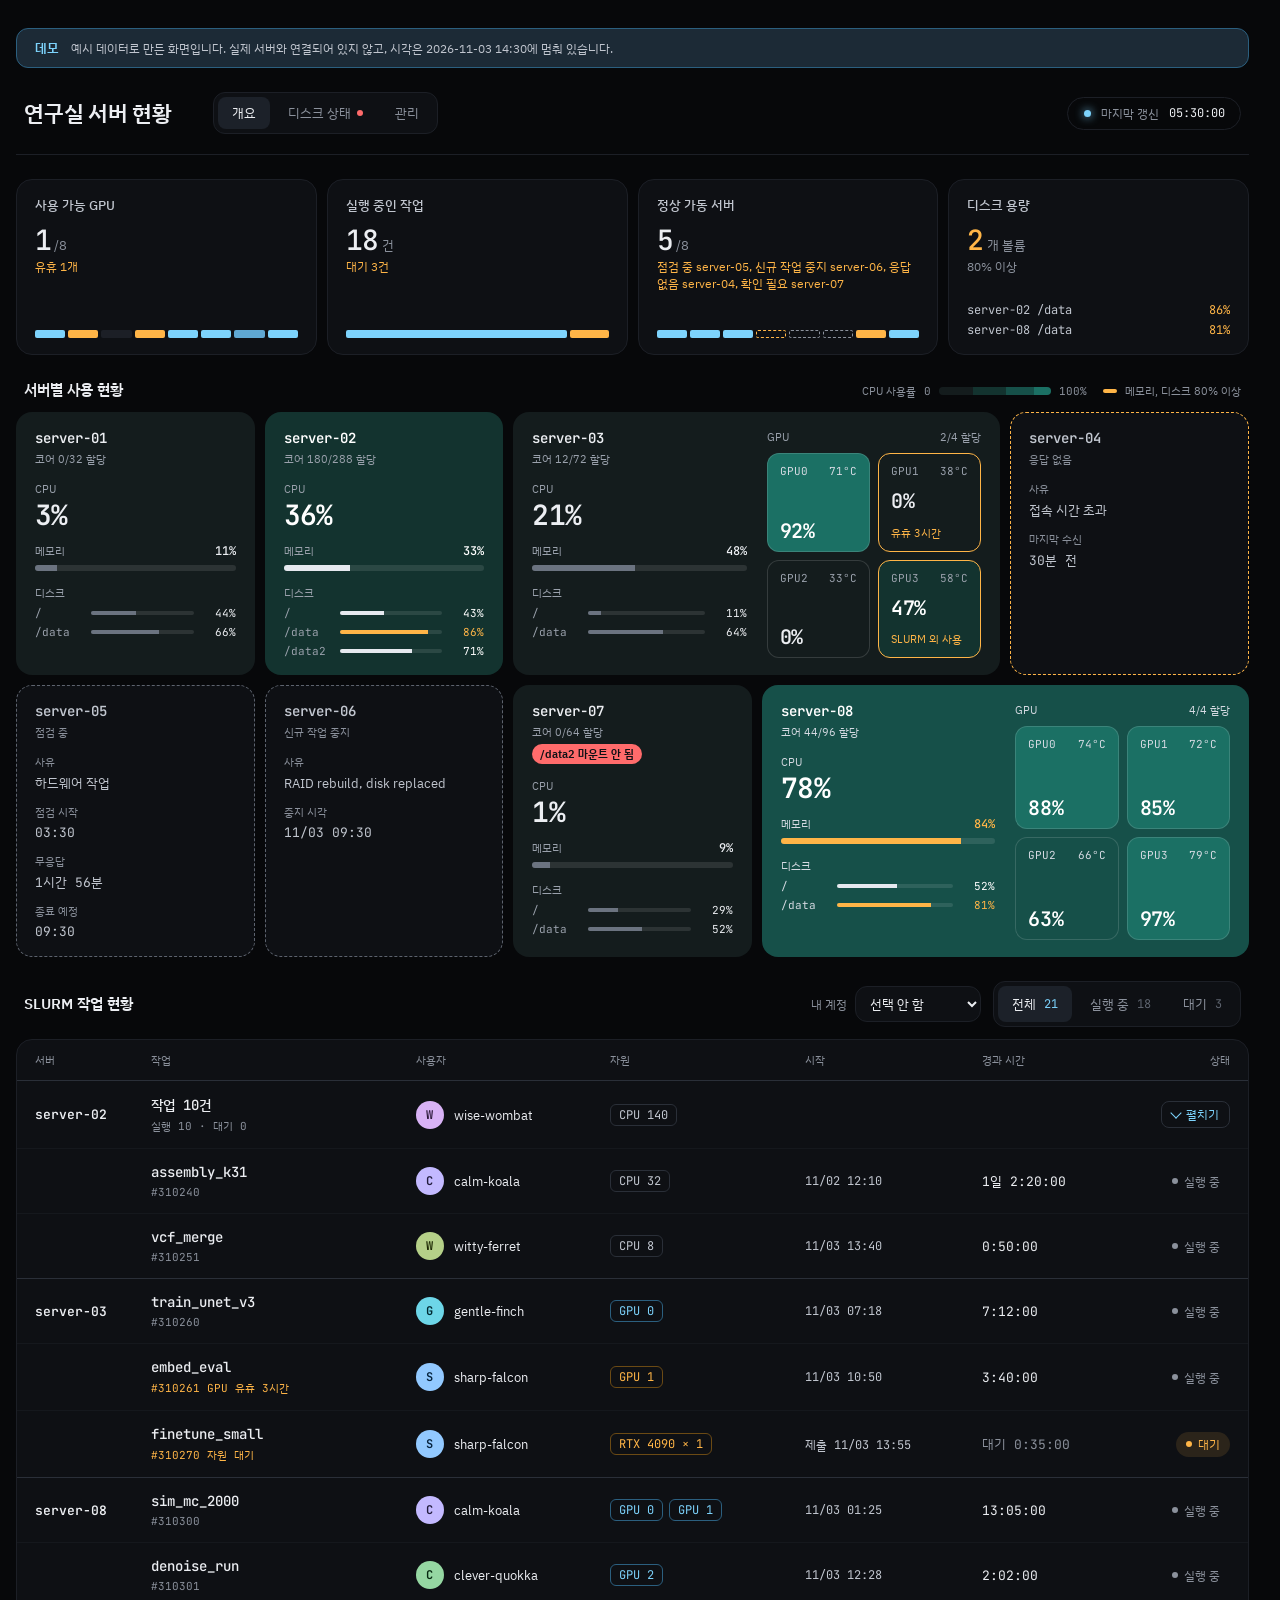
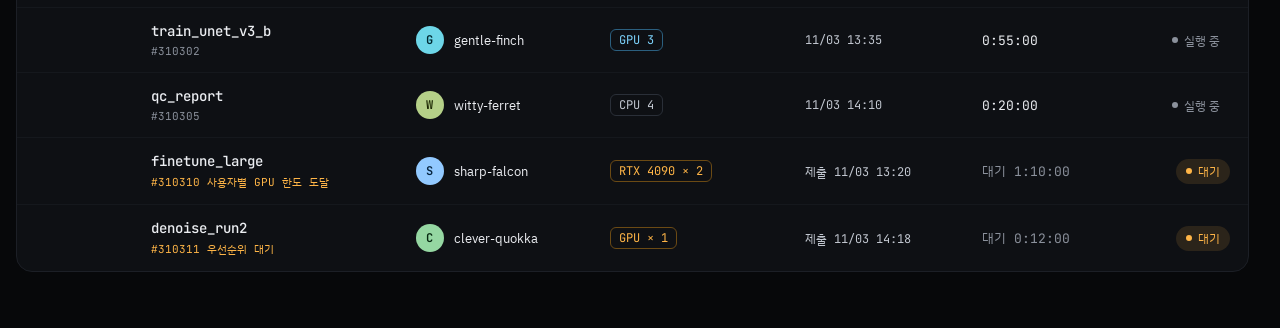
==== commit eac762d2: "consistency pass: one chevron rule and size, button corners, one hover, small button text 12px" ====
--- a/index.html
+++ b/index.html
@@ -92,19 +92,20 @@
 .pill.wait{background:rgba(255,181,71,0.12);color:var(--amber)}
 .more{display:flex;flex-wrap:wrap;gap:8px;padding:6px var(--pad) 10px calc(var(--pad) + 116px);border-top:1px solid var(--line3)}
 .more button{min-height:32px;padding:0 12px;border:1px solid var(--line2);border-radius:8px;background:transparent;color:var(--sky);font-family:'IBM Plex Sans KR',sans-serif;font-size:12px;cursor:pointer}
-.more button:hover{background:var(--raised)}
-/* same chevron as the group pill below: down on '더 보기' (the list grows), up on '작업 접기' */
+.more button:hover,.tabs button:not([aria-pressed="true"]):hover{background:var(--raised)}
+/* chevrons: a text button that says what it does ('더 보기', '펼치기', '접기') points the way the list moves,
+   down to grow and up to fold, as /admin '외 N개 / 접기'; a heading row without words uses ›/∨ (/admin, disk page) */
 .more button{display:inline-flex;align-items:center;justify-content:center;gap:6px}
-.more button::before{content:'';flex:none;width:6px;height:6px;margin-top:-3px;border-right:1.5px solid currentColor;border-bottom:1.5px solid currentColor;transform:rotate(45deg)}
-.more button[data-act="less"]::before{margin-top:3px;transform:rotate(225deg)}
+.more button::before{content:'';flex:none;width:7px;height:7px;margin-top:-4px;border-right:1.5px solid currentColor;border-bottom:1.5px solid currentColor;transform:rotate(45deg);transition:transform .15s}
+.more button[data-act="less"]::before{margin-top:4px;transform:rotate(225deg)}
 .tr.grp{width:100%;border:0;margin:0;background:transparent;color:inherit;font:inherit;text-align:left;cursor:pointer}
 .tr.grp.first{border-top:1px solid var(--line2)}
 .tr.grp.next{border-top:1px solid var(--line3)}
 .tr.grp:hover{background:var(--raised)}
-.grp-pill{border:1px solid var(--line2);color:var(--sky)}
-/* the chevron points the way a click moves the list (down to unfold, up to fold), as on /admin '외 N개 / 접기' */
-.grp-pill::before{content:'';flex:none;width:6px;height:6px;margin-top:-3px;border-right:1.5px solid currentColor;border-bottom:1.5px solid currentColor;transform:rotate(45deg)}
-.grp[aria-expanded="true"] .grp-pill::before{margin-top:3px;transform:rotate(225deg)}
+/* a button, so a button's 8px corners (round pills are states: 실행 중, 대기) */
+.grp-pill{border:1px solid var(--line2);border-radius:8px;color:var(--sky)}
+.grp-pill::before{content:'';flex:none;width:7px;height:7px;margin-top:-4px;border-right:1.5px solid currentColor;border-bottom:1.5px solid currentColor;transform:rotate(45deg);transition:transform .15s}
+.grp[aria-expanded="true"] .grp-pill::before{margin-top:4px;transform:rotate(225deg)}
 .tr.in-grp,.more.in-grp{background:rgba(255,255,255,0.025)}
 
 /* Phones: each job becomes a small card (server, then name|state, user|elapsed, resources|start) instead of a sideways-scrolling table. */
--- a/common.css
+++ b/common.css
@@ -33,6 +33,7 @@
 .seg-nav{display:flex;gap:4px;padding:4px;background:var(--panel);border:1px solid var(--line);border-radius:12px}
 .seg-nav a{min-height:32px;padding:0 14px;display:flex;align-items:center;gap:6px;border-radius:8px;font-size:13px;text-decoration:none;color:var(--muted)}
 .seg-nav [aria-current]{background:var(--raised);color:var(--text)}
+.seg-nav a:not([aria-current]):hover{background:var(--raised);color:var(--text2)}
 .nav-dot{width:6px;height:6px;border-radius:50%}
 /* min-width fits the widest usual text (개요's 마지막 갱신 HH:MM:SS, 171px here) so the pill is the
    same size on every page; 갱신 지연 with a day prefix may grow it by a few px */
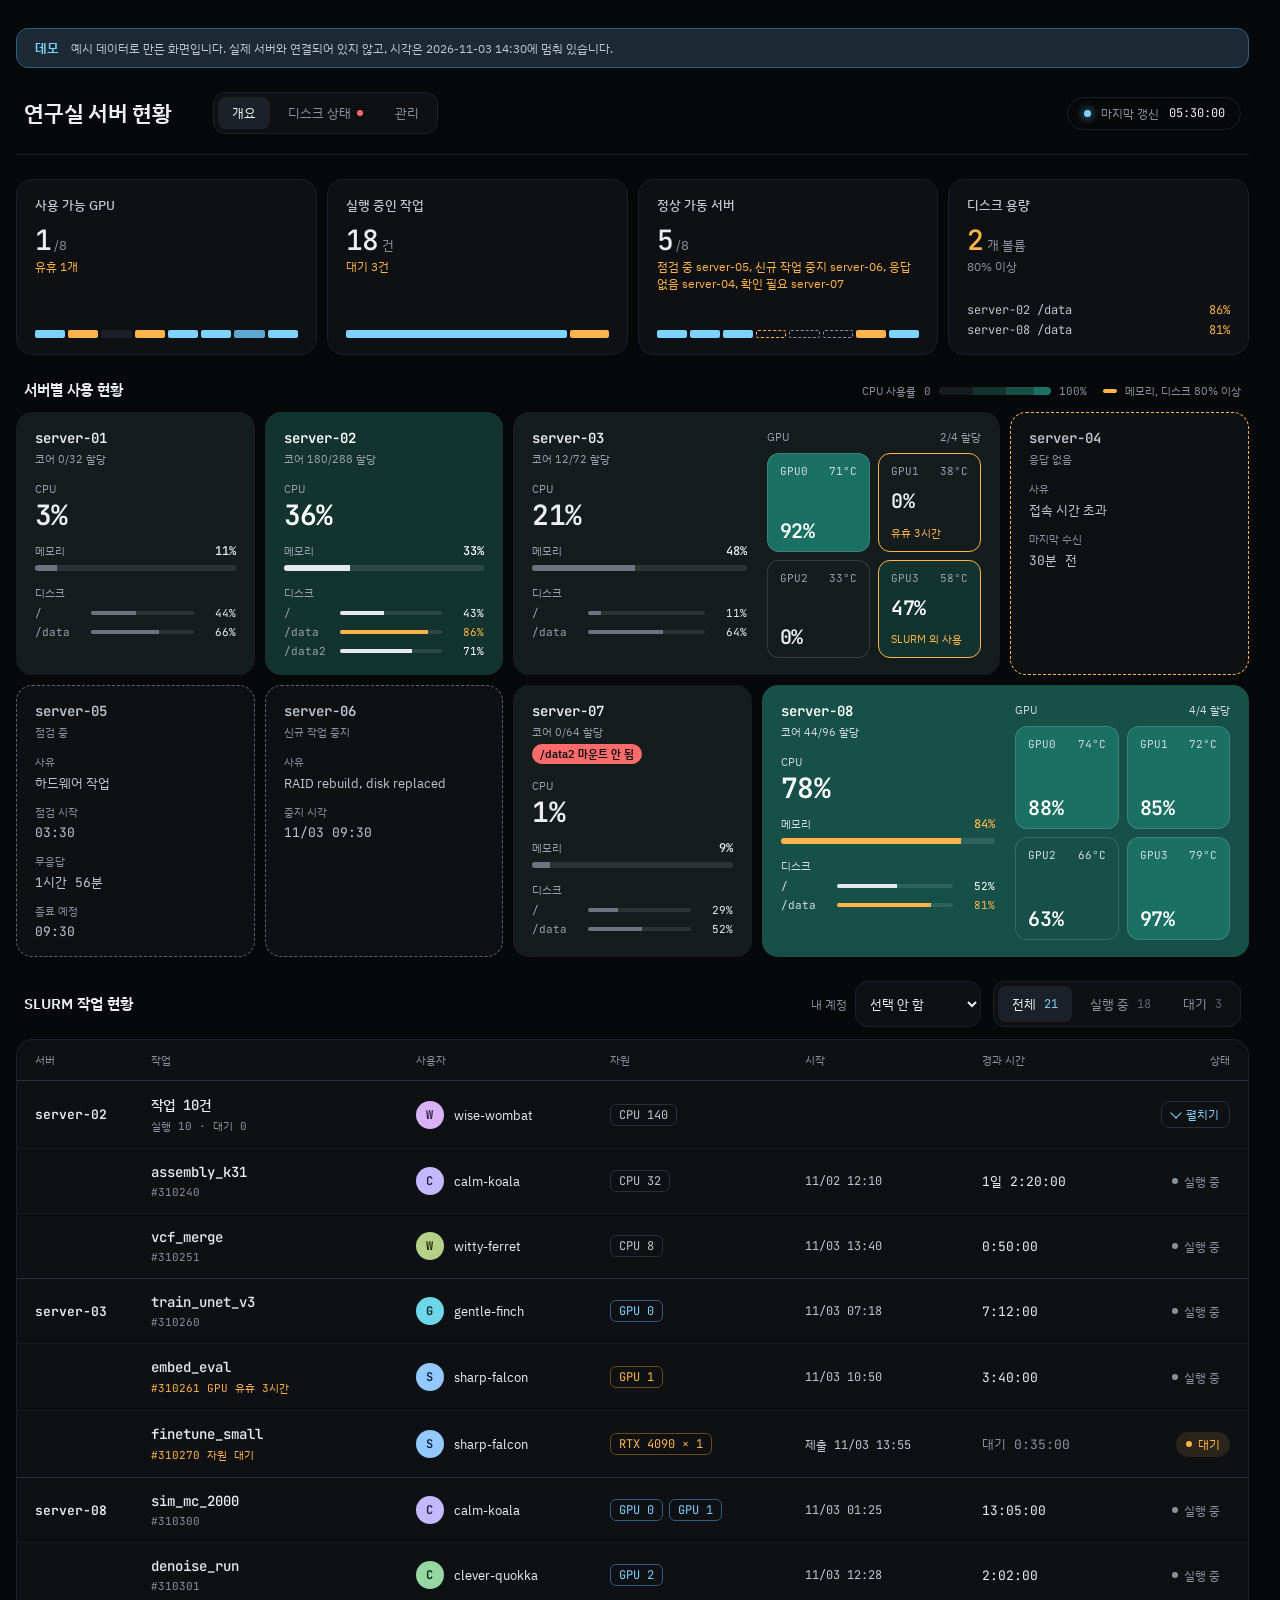
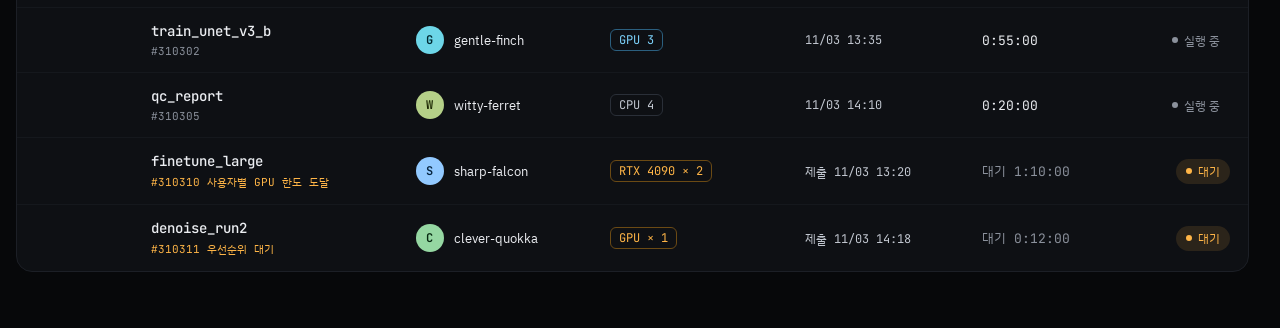
==== commit 022b75c4: "overview account picker as tall as the tab box beside it" ====
--- a/index.html
+++ b/index.html
@@ -71,7 +71,8 @@
 .tr.mine .avatar{box-shadow:0 0 0 2px var(--panel),0 0 0 3.5px var(--sky)}
 .job-ctl{display:flex;flex-wrap:wrap;align-items:center;gap:8px 12px}
 .me-pick{display:flex;align-items:center;gap:8px;font-size:12px;color:var(--muted)}
-.me-pick select{min-height:36px;max-width:160px;padding:0 10px;background:var(--panel);color:var(--text);border:1px solid var(--line);border-radius:12px;font-family:'IBM Plex Sans KR',sans-serif;font-size:13px}
+/* same outer height and corners as the .tabs box beside it (4 + 36 + 4 + borders = 46px), so both edges line up */
+.me-pick select{min-height:46px;max-width:160px;padding:0 10px;background:var(--panel);color:var(--text);border:1px solid var(--line);border-radius:12px;font-family:'IBM Plex Sans KR',sans-serif;font-size:13px}
 .job-srv{font-family:var(--mono);font-size:13px;font-weight:600}
 .job-name{font-family:var(--mono);font-size:14px;font-weight:500;overflow-wrap:anywhere}
 .job-sub{font-family:var(--mono);font-size:11px;color:var(--muted)}
@@ -89,10 +90,10 @@
 .pill-wrap{display:flex;justify-content:flex-end}
 .pill{display:inline-flex;align-items:center;gap:6px;padding:4px 10px;border-radius:999px;font-size:12px;color:var(--muted)}
 .pill i{width:6px;height:6px;border-radius:50%;background:currentColor}
-.pill.wait{background:rgba(255,181,71,0.12);color:var(--amber)}
+.pill.wait{background:var(--amber-pill);color:var(--amber)}
 .more{display:flex;flex-wrap:wrap;gap:8px;padding:6px var(--pad) 10px calc(var(--pad) + 116px);border-top:1px solid var(--line3)}
 .more button{min-height:32px;padding:0 12px;border:1px solid var(--line2);border-radius:8px;background:transparent;color:var(--sky);font-family:'IBM Plex Sans KR',sans-serif;font-size:12px;cursor:pointer}
-.more button:hover,.tabs button:not([aria-pressed="true"]):hover{background:var(--raised)}
+.more button:hover,.tabs button:not([aria-pressed="true"]):hover{background-image:var(--hover)}
 /* chevrons: a text button that says what it does ('더 보기', '펼치기', '접기') points the way the list moves,
    down to grow and up to fold, as /admin '외 N개 / 접기'; a heading row without words uses ›/∨ (/admin, disk page) */
 .more button{display:inline-flex;align-items:center;justify-content:center;gap:6px}
@@ -101,12 +102,14 @@
 .tr.grp{width:100%;border:0;margin:0;background:transparent;color:inherit;font:inherit;text-align:left;cursor:pointer}
 .tr.grp.first{border-top:1px solid var(--line2)}
 .tr.grp.next{border-top:1px solid var(--line3)}
-.tr.grp:hover{background:var(--raised)}
+.tr.grp:hover{background-image:var(--hover)}
+/* an opened group's own row takes the tint too, so the row and its jobs read as one block */
+.tr.grp[aria-expanded="true"]{background-color:var(--tint)}
 /* a button, so a button's 8px corners (round pills are states: 실행 중, 대기) */
 .grp-pill{border:1px solid var(--line2);border-radius:8px;color:var(--sky)}
 .grp-pill::before{content:'';flex:none;width:7px;height:7px;margin-top:-4px;border-right:1.5px solid currentColor;border-bottom:1.5px solid currentColor;transform:rotate(45deg);transition:transform .15s}
 .grp[aria-expanded="true"] .grp-pill::before{margin-top:4px;transform:rotate(225deg)}
-.tr.in-grp,.more.in-grp{background:rgba(255,255,255,0.025)}
+.tr.in-grp,.more.in-grp{background:var(--tint)}
 
 /* Phones: each job becomes a small card (server, then name|state, user|elapsed, resources|start) instead of a sideways-scrolling table. */
 @media (max-width:640px){
--- a/common.css
+++ b/common.css
@@ -4,9 +4,30 @@
   --bg:#07080a;--panel:#0e1014;--panel2:#0a0c0f;--line:#1c1f26;--line2:#2a2f38;--line3:#15181d;
   --text:#eceef2;--text2:#c1c6cf;--muted:#8b919c;--dim:#5d636e;
   --amber:#ffb547;--red:#ff6b6b;--sky:#7dd3fc;--blue:#3b8fbf;
-  --amber-bg:rgba(255,181,71,0.08);--amber-line:#6b4a14;--red-line:#7a2a2a;--raised:#1c2129;
+  /* State colours: one colour per meaning on every page.
+       red = 위험, amber = 주의 (and a waiting job), blue = 정상 (drive lights, the disk page's 정상),
+       grey (--muted) = 정보, neutral, a running job. Sky is NOT a health state: it marks what can be
+       clicked or is emphasised (links, buttons, your own jobs, a switch that is on), the live dot
+       of the time badge (amber once stale), and, as a hollow ring only, a hot spare / unused drive.
+     Normal stays quiet: the overview and /admin show nothing for it; only the disk page, which
+     draws a light for every slot, shows 정상 in blue.
+     Two background strengths: -bg for a whole box (notice, stale badge, a hot slot),
+     -pill for a small pill, which needs a little more to show.
+     Five shapes, chosen by place, not by page:
+       solid badge          the overview server cards (a summary must catch the eye)
+       pill (-pill bg)      the state of one item at its head (disk detail, a job's 대기)
+       outlined tag         a trait inside a row (GPU 유휴, RAID set, /admin summary links, root)
+       dot + coloured text  long lists (/admin alerts, existing monitoring)
+       box border + -bg     the box itself is the problem (hot slot, GPU card, notice, stale badge) */
+  --amber-bg:rgba(255,181,71,0.08);--red-bg:rgba(255,107,107,0.09);
+  --amber-pill:rgba(255,181,71,0.12);--red-pill:rgba(255,107,107,0.14);--blue-pill:rgba(59,143,191,0.12);
+  --amber-line:#6b4a14;--red-line:#7a2a2a;--raised:#1c2129;
   --sky-hover:#bae6fd;--sky-line:#2b5f7f;--sky-bg:#1c2a36;
-  --marked:#12151b;--cmd-line:#1d3442;--cmd-bg:#0a1117;
+  --marked:#12151b;
+  /* background steps, weakest first: --tint (rows that belong together, e.g. an opened job group),
+     --hover (a thin white layer laid OVER whatever is below, so a tinted row still gets one more step),
+     --raised (selected: the pressed tab, the current page) */
+  --tint:rgba(255,255,255,0.025);--hover:linear-gradient(rgba(255,255,255,0.04),rgba(255,255,255,0.04));--cmd-line:#1d3442;--cmd-bg:#0a1117;
   --bay-line:#181c22;--bay:#12151a;--spare-line:#2f5a70;--remove-line:#3a404b;
   --mono:'JetBrains Mono','IBM Plex Sans KR',monospace;
   --pad:18px;     /* left and right inside every panel and card */
@@ -33,7 +54,7 @@
 .seg-nav{display:flex;gap:4px;padding:4px;background:var(--panel);border:1px solid var(--line);border-radius:12px}
 .seg-nav a{min-height:32px;padding:0 14px;display:flex;align-items:center;gap:6px;border-radius:8px;font-size:13px;text-decoration:none;color:var(--muted)}
 .seg-nav [aria-current]{background:var(--raised);color:var(--text)}
-.seg-nav a:not([aria-current]):hover{background:var(--raised);color:var(--text2)}
+.seg-nav a:not([aria-current]):hover{background-image:var(--hover);color:var(--text2)}
 .nav-dot{width:6px;height:6px;border-radius:50%}
 /* min-width fits the widest usual text (개요's 마지막 갱신 HH:MM:SS, 171px here) so the pill is the
    same size on every page; 갱신 지연 with a day prefix may grow it by a few px */
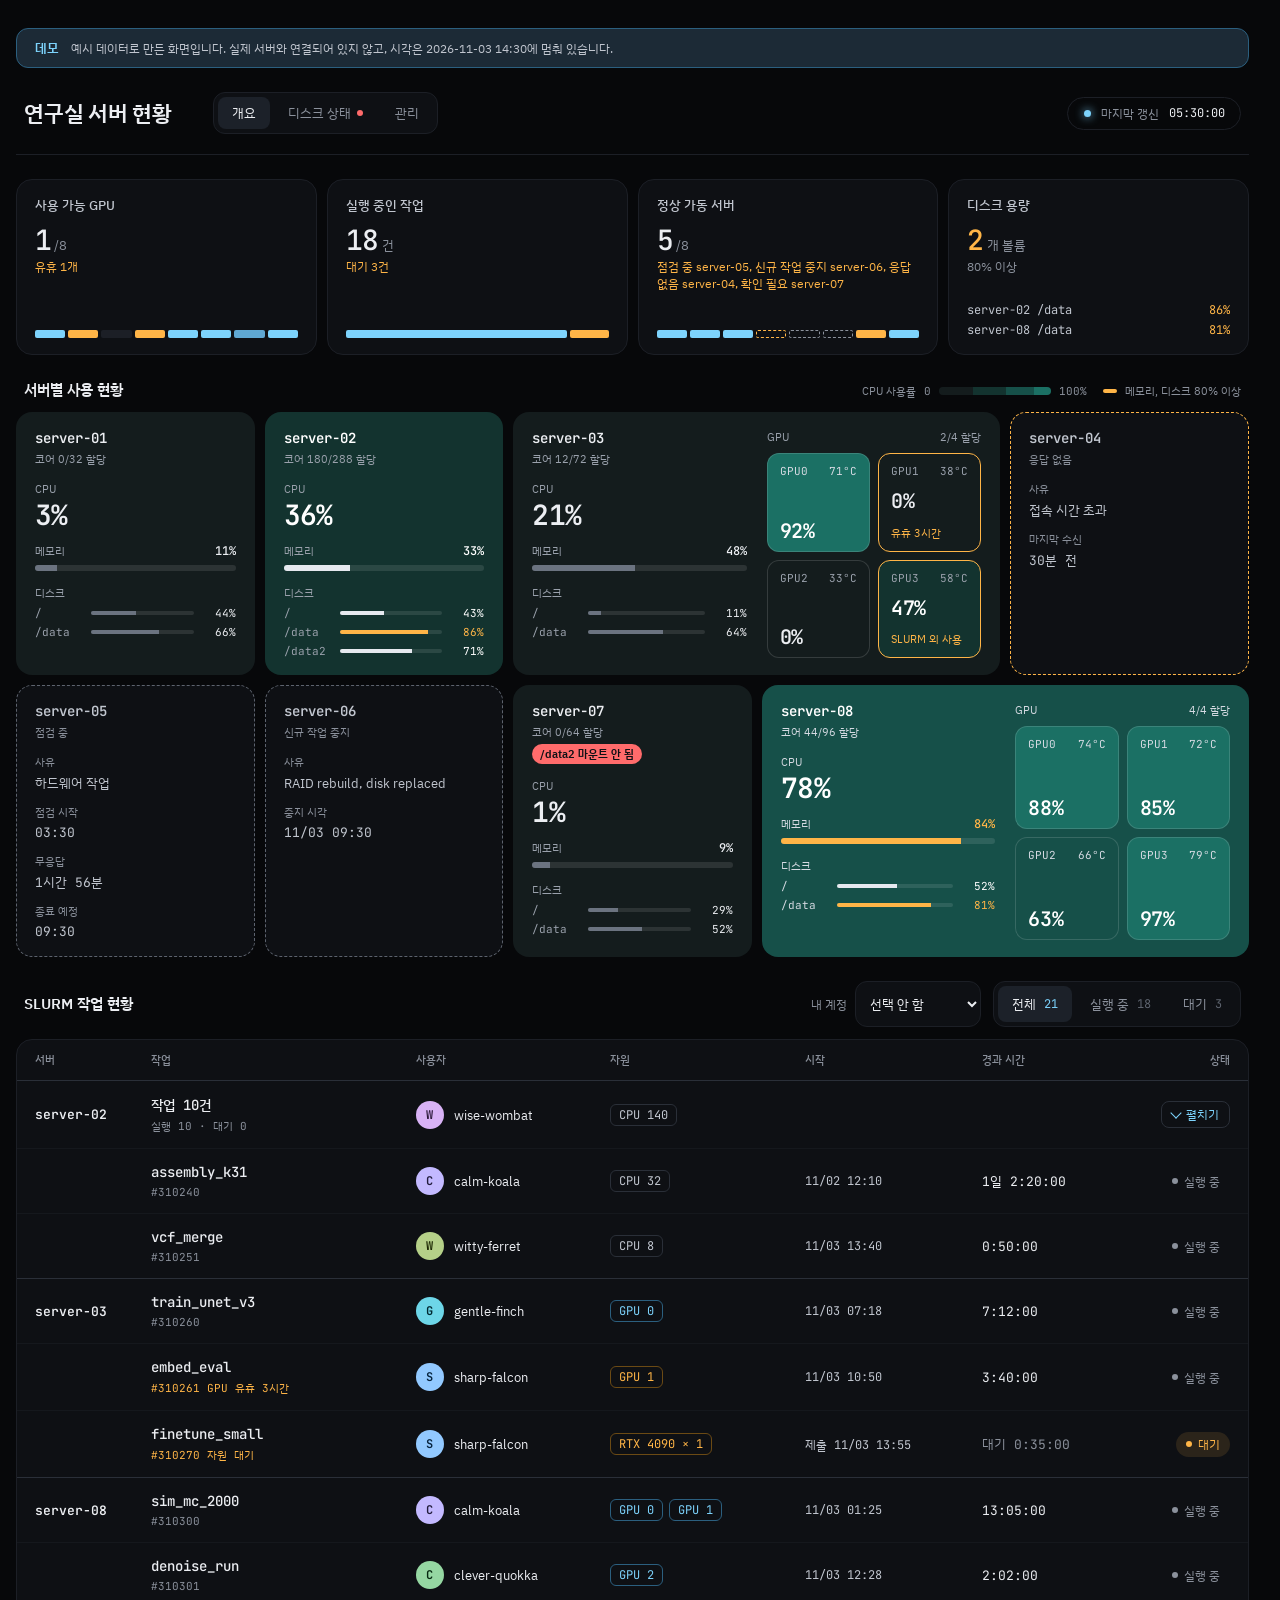
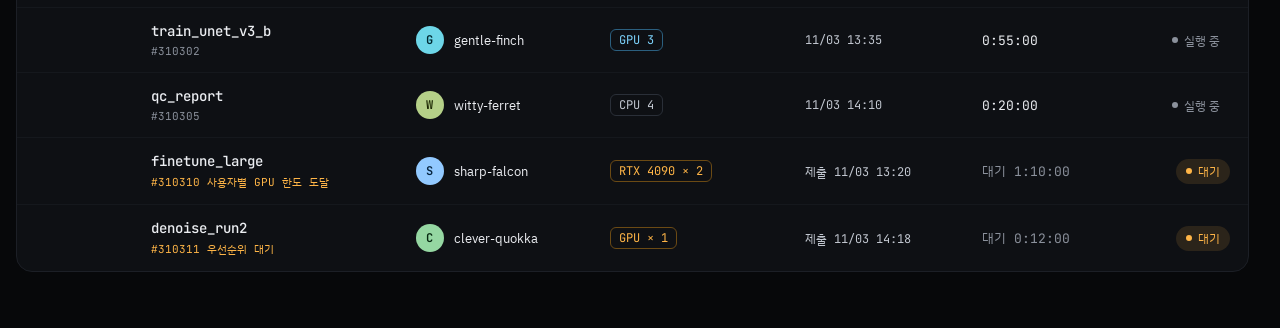
==== commit 46436448: "style audit: one hover and focus rule, small buttons, colours by meaning" ====
--- a/index.html
+++ b/index.html
@@ -49,6 +49,7 @@
 .down-info span:last-child{overflow-wrap:anywhere}
 .gpu-head{display:flex;justify-content:space-between;font-size:11px}
 .gpu-grid{flex:1 1 auto;display:grid;grid-template-columns:repeat(2,minmax(0,1fr));grid-auto-rows:minmax(84px,1fr);gap:8px}
+/* white at 14%: the card sits on a heat-map colour, so its edge is a light line, not a theme colour */
 .gpu{border-radius:12px;padding:10px 12px;border:1px solid rgba(255,255,255,0.14);display:flex;flex-direction:column;justify-content:space-between;gap:6px}
 .gpu.warn{border-color:var(--amber)}
 .gpu-top{display:flex;justify-content:space-between;gap:6px;font-family:var(--mono);font-size:11px}
@@ -56,23 +57,23 @@
 .gpu-note{font-size:11px;color:var(--amber)}
 
 .tabs{display:flex;gap:4px;padding:4px;background:var(--panel);border:1px solid var(--line);border-radius:12px}
-.tabs button{min-height:36px;padding:0 14px;border:0;border-radius:8px;font-family:'IBM Plex Sans KR',sans-serif;font-size:13px;cursor:pointer;display:flex;align-items:center;gap:8px;background:transparent;color:var(--muted)}
+.tabs button{min-height:36px;padding:0 14px;border:0;border-radius:8px;font-size:13px;cursor:pointer;display:flex;align-items:center;gap:8px;background:transparent;color:var(--muted)}
 .tabs button[aria-pressed="true"]{background:var(--raised);color:var(--text)}
 .tabs button span{font-family:var(--mono);font-size:12px;color:var(--dim)}
 .tabs button[aria-pressed="true"] span{color:var(--sky)}
 .table{overflow-x:auto;border:1px solid var(--line);border-radius:16px;background:var(--panel)}
 .table-in{min-width:840px}
 .tr{display:grid;grid-template-columns:96px 1.4fr 1fr 1fr 0.9fr 0.8fr 88px;gap:20px;align-items:center;padding:14px var(--pad)}
-.th{padding:12px var(--pad);font-size:11px;color:var(--muted);border-bottom:1px solid var(--line2);align-items:start}
+.th{padding:12px var(--pad);font-size:11px;font-weight:500;color:var(--muted);border-bottom:1px solid var(--line2);align-items:start}
 .tr.first{border-top:1px solid var(--line2)}
 .tr.next{border-top:1px solid var(--line3)}
 .tr.top{border-top:none}
-.tr.mine{box-shadow:inset 3px 0 0 var(--sky);background:rgba(125,211,252,0.05)}
+.tr.mine{box-shadow:inset 3px 0 0 var(--sky);background:var(--sky-tint)}
 .tr.mine .avatar{box-shadow:0 0 0 2px var(--panel),0 0 0 3.5px var(--sky)}
 .job-ctl{display:flex;flex-wrap:wrap;align-items:center;gap:8px 12px}
 .me-pick{display:flex;align-items:center;gap:8px;font-size:12px;color:var(--muted)}
 /* same outer height and corners as the .tabs box beside it (4 + 36 + 4 + borders = 46px), so both edges line up */
-.me-pick select{min-height:46px;max-width:160px;padding:0 10px;background:var(--panel);color:var(--text);border:1px solid var(--line);border-radius:12px;font-family:'IBM Plex Sans KR',sans-serif;font-size:13px}
+.me-pick select{min-height:46px;max-width:160px;padding:0 10px;background:var(--panel);color:var(--text);border:1px solid var(--line);border-radius:12px;font-size:13px}
 .job-srv{font-family:var(--mono);font-size:13px;font-weight:600}
 .job-name{font-family:var(--mono);font-size:14px;font-weight:500;overflow-wrap:anywhere}
 .job-sub{font-family:var(--mono);font-size:11px;color:var(--muted)}
@@ -92,7 +93,7 @@
 .pill i{width:6px;height:6px;border-radius:50%;background:currentColor}
 .pill.wait{background:var(--amber-pill);color:var(--amber)}
 .more{display:flex;flex-wrap:wrap;gap:8px;padding:6px var(--pad) 10px calc(var(--pad) + 116px);border-top:1px solid var(--line3)}
-.more button{min-height:32px;padding:0 12px;border:1px solid var(--line2);border-radius:8px;background:transparent;color:var(--sky);font-family:'IBM Plex Sans KR',sans-serif;font-size:12px;cursor:pointer}
+.more button{min-height:32px;padding:0 12px;border:1px solid var(--line2);border-radius:8px;background:transparent;color:var(--sky);font-size:12px;cursor:pointer}
 .more button:hover,.tabs button:not([aria-pressed="true"]):hover{background-image:var(--hover)}
 /* chevrons: a text button that says what it does ('더 보기', '펼치기', '접기') points the way the list moves,
    down to grow and up to fold, as /admin '외 N개 / 접기'; a heading row without words uses ›/∨ (/admin, disk page) */
@@ -115,7 +116,7 @@
 @media (max-width:640px){
   .table-in{min-width:0}
   .tr.th{display:none}
-  .tr{grid-template-columns:minmax(0,1fr) auto;grid-template-areas:"srv srv" "name pill" "user el" "chips time";gap:8px 12px;padding:12px 16px}
+  .tr{grid-template-columns:minmax(0,1fr) auto;grid-template-areas:"srv srv" "name pill" "user el" "chips time";gap:8px 12px;padding:12px var(--pad)}
   .tr.next{grid-template-areas:"name pill" "user el" "chips time"}
   .tr.next .job-srv{display:none}
   .tr>:nth-child(1){grid-area:srv}
@@ -128,7 +129,7 @@
   /* Without the header row, label running jobs' start and elapsed (pending ones already say 제출/대기). */
   .job-time:not(.wait)::before{content:'시작 ';color:var(--muted)}
   .job-el:not(.wait)::before{content:'경과 ';color:var(--muted);font-weight:400}
-  .more{padding:6px 16px 10px}
+  .more{padding:6px var(--pad) 10px}
   /* buttons share a line when they fit, else each takes its own full line */
   .more button{flex:1 1 auto;min-height:36px}
   /* inside an opened group every row has the same user: drop the avatar line */
@@ -137,8 +138,8 @@
   .tr.in-grp>:nth-child(4){align-self:start}
   .job-ctl,.tabs{width:100%}
   .tabs button{flex:1 1 0;justify-content:center;gap:5px;padding:0 6px;white-space:nowrap}
+  .srv-grid{grid-template-columns:repeat(2,minmax(0,1fr))}
 }
-@media (max-width:640px){.srv-grid{grid-template-columns:repeat(2,minmax(0,1fr))}}
 @media (max-width:340px){.srv-grid{grid-template-columns:minmax(0,1fr)}.card.wide{grid-column:auto}}
 </style>
 <style>
@@ -224,8 +225,10 @@
   var GROUP_MIN = 5;             // a user with this many jobs on one server gets one summary row
   var GROUPS_KEY = 'lab-dashboard.groups';
 
-  var AMBER = '#ffb547', RED = '#ff6b6b', SKY = '#7dd3fc';
-  var OFF = '#1c1f26';
+  // the common.css colours (inline styles take var()); the heat-map and avatar palettes below are
+  // this page's own data colours, not theme colours
+  var AMBER = 'var(--amber)', RED = 'var(--red)', SKY = 'var(--sky)', BLUE = 'var(--blue)', MUTED = 'var(--muted)';
+  var OFF = 'var(--line)';
   var TEAL = ['#141c1d', '#13332f', '#165049', '#1b7064'];   // CPU heatmap: <30, <60, <85, >=85
   // User avatar colors: 12 hues at equal lightness and chroma (OKLCH L 0.82 C 0.10,
   // text L 0.25), hue 125-350 in steps of ~20; the red, orange and yellow range is
@@ -280,7 +283,7 @@
     return { bg: TEAL[i], fg: i ? '#ffffff' : '#eceef2', sub: i >= 2 ? '#d5dae2' : '#9aa1ac',
              on: i ? '#e6e9ef' : '#6b7380', off: 'rgba(255,255,255,0.1)' };
   }
-  var DOWN_C = { bg: '#0e1014', fg: '#c1c6cf', sub: '#8b919c', on: '#5d636e', off: OFF };
+  var DOWN_C = { bg: 'var(--panel)', fg: 'var(--text2)', sub: MUTED, on: 'var(--dim)', off: OFF };
 
   // ---------- time helpers ----------
 
@@ -432,7 +435,7 @@
     var gNote = idle ? '유휴 ' + idle + '개' : (outside ? 'SLURM 외 사용 ' + outside + '개' : '평균 사용률 ' + avg + '%');
     var gSegs = gpus.map(function (i) {
       var u = i.g.util || 0;
-      return { c: (i.idleH || i.outside) ? AMBER : (u > 0 ? (u >= 85 ? SKY : (u >= 60 ? '#5fa8d3' : '#3b8fbf')) : (i.held ? '#2b5f7f' : OFF)) };
+      return { c: (i.idleH || i.outside) ? AMBER : (u > 0 ? (u >= 85 ? SKY : (u >= 60 ? '#5fa8d3' : BLUE)) : (i.held ? 'var(--sky-line)' : OFF)) };
     });
 
     var run = jobs.filter(jobRunning).length;
@@ -454,7 +457,7 @@
     if (warned.length) sNote.push('확인 필요 ' + warned.join(', '));
     var nSegs = nodes.map(function (n) {
       if (n.ns.kind === 'up') return { c: warned.indexOf(n.host) >= 0 ? AMBER : SKY };
-      return n.ns.kind === 'gone' || n.ns.long ? { c: 'transparent', b: '1px dashed ' + AMBER } : { c: 'transparent', b: '1px dashed #8b919c' };
+      return n.ns.kind === 'gone' || n.ns.long ? { c: 'transparent', b: '1px dashed ' + AMBER } : { c: 'transparent', b: '1px dashed ' + MUTED };
     });
 
     disksWarn.sort(function (a, b) { return b.pct - a.pct; });
--- a/common.css
+++ b/common.css
@@ -6,9 +6,12 @@
   --amber:#ffb547;--red:#ff6b6b;--sky:#7dd3fc;--blue:#3b8fbf;
   /* State colours: one colour per meaning on every page.
        red = 위험, amber = 주의 (and a waiting job), blue = 정상 (drive lights, the disk page's 정상),
-       grey (--muted) = 정보, neutral, a running job. Sky is NOT a health state: it marks what can be
-       clicked or is emphasised (links, buttons, your own jobs, a switch that is on), the live dot
-       of the time badge (amber once stale), and, as a hollow ring only, a hot spare / unused drive.
+       grey (--muted) = 정보, neutral, a running job. A failed load or action (could not fetch,
+       could not save) is amber, not red: something to check, not a broken server.
+       Sky is NOT a health state: it marks what can be clicked or is emphasised (links, buttons,
+       your own jobs, a switch that is on), an amount in use (the overview's servers up, running
+       jobs and GPU use bars, the /admin trend lines), the live dot of the time badge (amber once
+       stale), and, as a hollow ring only, a hot spare / unused drive.
      Normal stays quiet: the overview and /admin show nothing for it; only the disk page, which
      draws a light for every slot, shows 정상 in blue.
      Two background strengths: -bg for a whole box (notice, stale badge, a hot slot),
@@ -17,18 +20,28 @@
        solid badge          the overview server cards (a summary must catch the eye)
        pill (-pill bg)      the state of one item at its head (disk detail, a job's 대기)
        outlined tag         a trait inside a row (GPU 유휴, RAID set, /admin summary links, root)
-       dot + coloured text  long lists (/admin alerts, existing monitoring)
-       box border + -bg     the box itself is the problem (hot slot, GPU card, notice, stale badge) */
+       dot + coloured text  long lists (/admin alerts, existing monitoring); table cells use the
+                            coloured text alone (.warn / .bad), the column already says what it is
+       box border (+ -bg)   the box itself is the problem: hot slot, notice, stale badge with -bg;
+                            a GPU card or a down server card, already coloured, takes the border only
+     Corners: 16px a box on the page (panel, card, tile, table); 12px a box inside a box (GPU card,
+     slot frame, command box) or a box of controls (tab box, view switch, the account picker beside
+     it, notice); 8px a button, input or tab button; 6px a small tag or a slot; fully round only for
+     state pills, badges, filter chips and the switch. Controls side by side share one outer height.
+     Heights: small buttons 32px (36px on phones), tabs and inputs 36px.
+     Hover is the --hover layer below on everything clickable; keyboard focus is the sky ring
+     (:focus-visible, further down). */
   --amber-bg:rgba(255,181,71,0.08);--red-bg:rgba(255,107,107,0.09);
   --amber-pill:rgba(255,181,71,0.12);--red-pill:rgba(255,107,107,0.14);--blue-pill:rgba(59,143,191,0.12);
   --amber-line:#6b4a14;--red-line:#7a2a2a;--raised:#1c2129;
   --sky-hover:#bae6fd;--sky-line:#2b5f7f;--sky-bg:#1c2a36;
-  --marked:#12151b;
+  --marked:#12151b;--sky-tint:rgba(125,211,252,0.05);
   /* background steps, weakest first: --tint (rows that belong together, e.g. an opened job group),
      --hover (a thin white layer laid OVER whatever is below, so a tinted row still gets one more step),
      --raised (selected: the pressed tab, the current page) */
   --tint:rgba(255,255,255,0.025);--hover:linear-gradient(rgba(255,255,255,0.04),rgba(255,255,255,0.04));--cmd-line:#1d3442;--cmd-bg:#0a1117;
   --bay-line:#181c22;--bay:#12151a;--spare-line:#2f5a70;--remove-line:#3a404b;
+  --sans:'IBM Plex Sans KR',system-ui,sans-serif;
   --mono:'JetBrains Mono','IBM Plex Sans KR',monospace;
   --pad:18px;     /* left and right inside every panel and card */
 }
@@ -38,7 +51,12 @@
    screen), so the centred body and the right-hand badge sit at the same x as on /admin and the
    disk page, which always scroll; overlay scrollbars (phones) take no width, so nothing changes there */
 html{scrollbar-gutter:stable}
-body{margin:0;background:var(--bg);color:var(--text);font-family:'IBM Plex Sans KR',system-ui,sans-serif}
+body{margin:0;background:var(--bg);color:var(--text);font-family:var(--sans)}
+/* buttons and fields take the page font (browsers give them their own) */
+button,input,select{font-family:inherit}
+/* keyboard focus: one sky ring everywhere; rows that fill a box that clips (overflow) draw it inside */
+:focus-visible{outline:2px solid var(--sky);outline-offset:2px}
+.ok-row:focus-visible,.tr.grp:focus-visible,summary:focus-visible{outline-offset:-2px}
 a{color:var(--sky)}a:hover{color:var(--sky-hover)}
 .mono{font-family:var(--mono)}
 .wrap{max-width:1280px;margin:0 auto;padding:28px 16px 56px;display:flex;flex-direction:column;gap:24px}
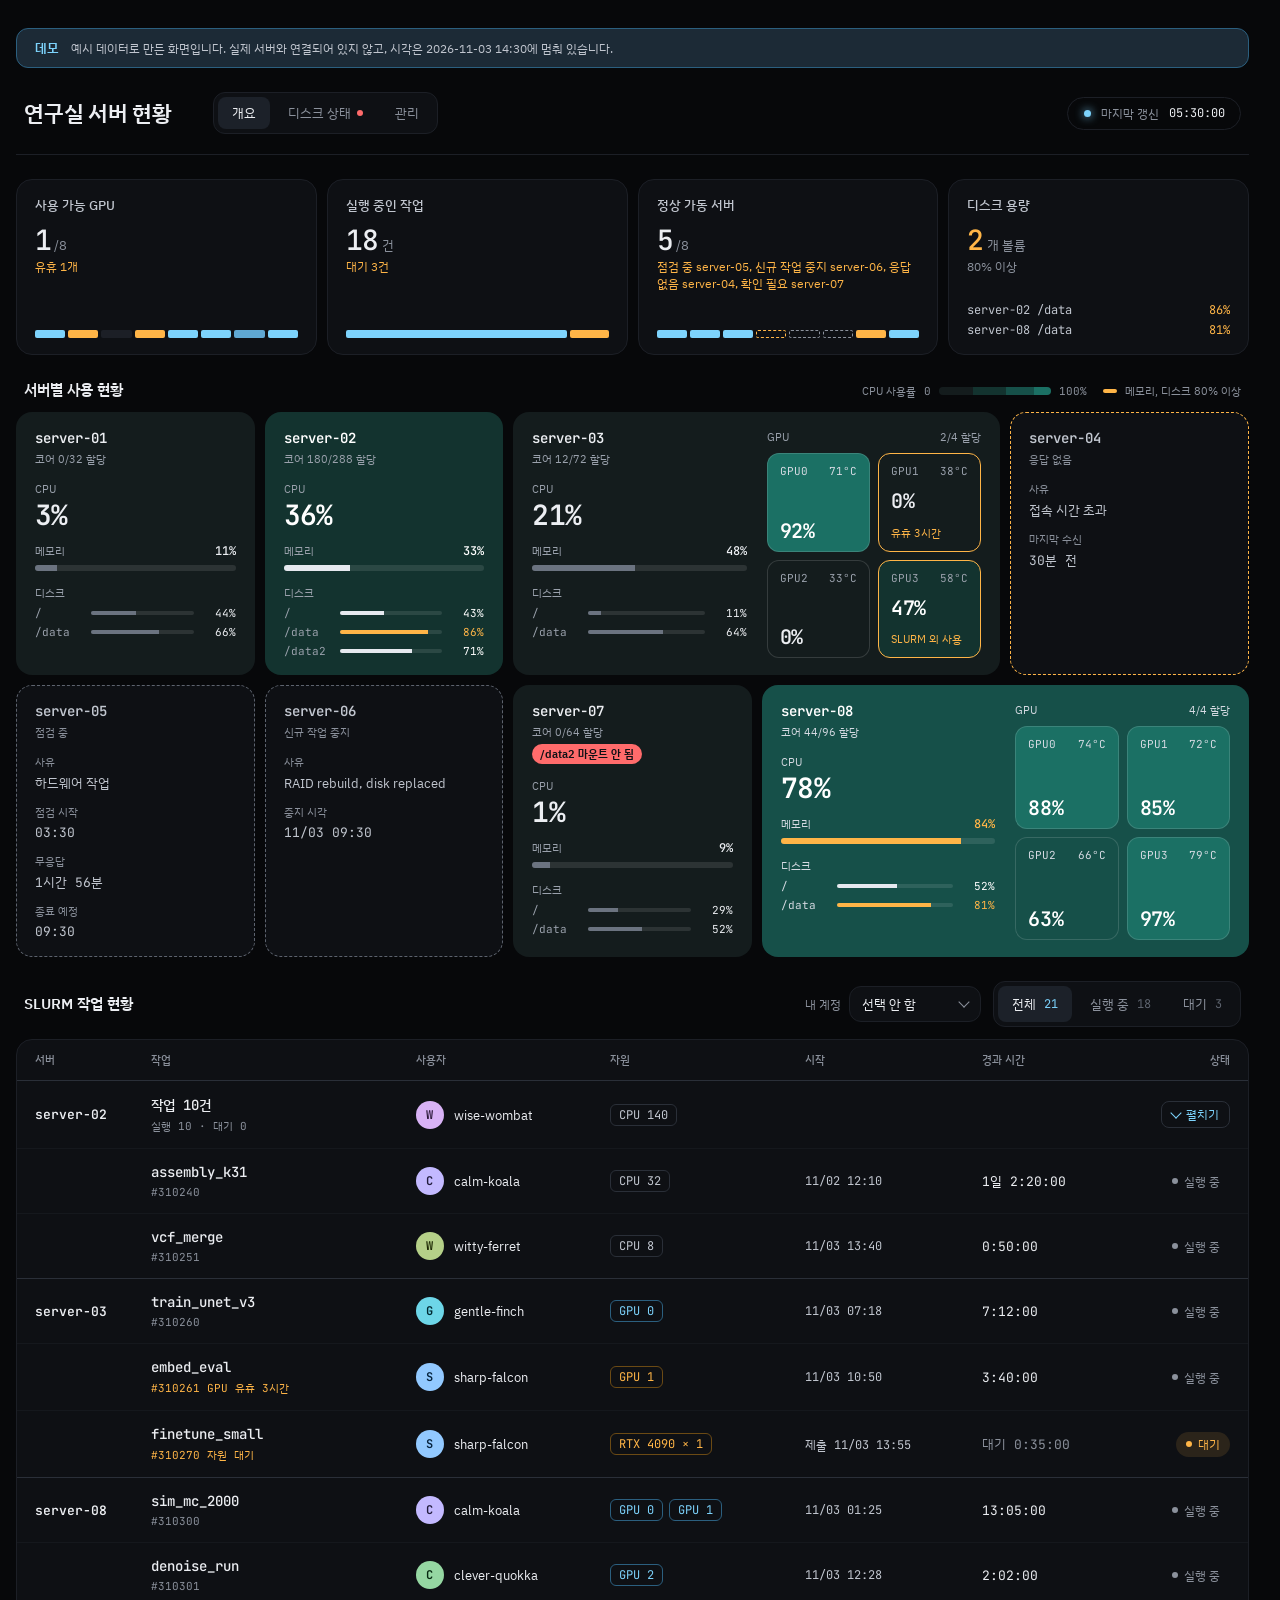
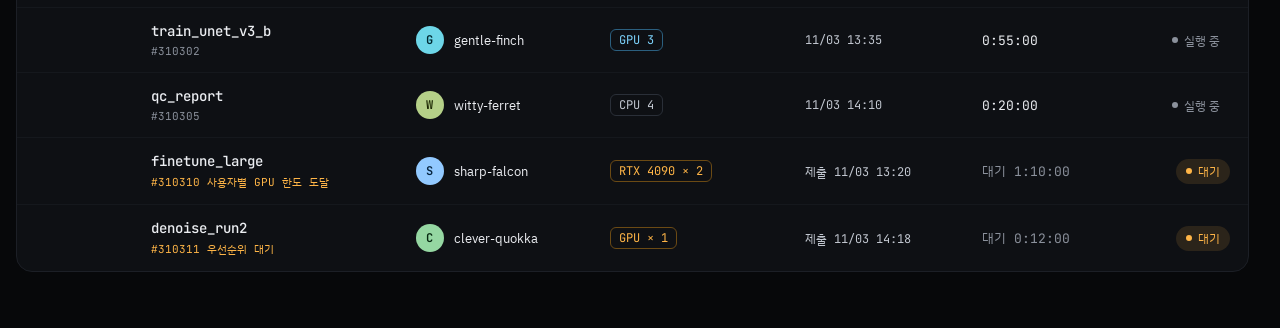
==== commit 8009923e: "account picker: 36px again, page chevron instead of the browser arrow" ====
--- a/index.html
+++ b/index.html
@@ -72,8 +72,11 @@
 .tr.mine .avatar{box-shadow:0 0 0 2px var(--panel),0 0 0 3.5px var(--sky)}
 .job-ctl{display:flex;flex-wrap:wrap;align-items:center;gap:8px 12px}
 .me-pick{display:flex;align-items:center;gap:8px;font-size:12px;color:var(--muted)}
-/* same outer height and corners as the .tabs box beside it (4 + 36 + 4 + borders = 46px), so both edges line up */
-.me-pick select{min-height:46px;max-width:160px;padding:0 10px;background:var(--panel);color:var(--text);border:1px solid var(--line);border-radius:12px;font-size:13px}
+/* the browser's own dropdown arrow is replaced by the page's chevron (7px, 1.5px, muted, pointing down) */
+.me-pick .sel{position:relative;display:inline-flex}
+.me-pick .sel::after{content:'';position:absolute;right:13px;top:50%;width:7px;height:7px;margin-top:-6px;border-right:1.5px solid var(--muted);border-bottom:1.5px solid var(--muted);transform:rotate(45deg);pointer-events:none}
+.me-pick select{-webkit-appearance:none;appearance:none;min-height:36px;max-width:160px;padding:0 34px 0 12px;background:var(--panel);color:var(--text);border:1px solid var(--line);border-radius:12px;font-size:13px;color-scheme:dark;cursor:pointer}
+.me-pick select:hover{background-image:var(--hover)}
 .job-srv{font-family:var(--mono);font-size:13px;font-weight:600}
 .job-name{font-family:var(--mono);font-size:14px;font-weight:500;overflow-wrap:anywhere}
 .job-sub{font-family:var(--mono);font-size:11px;color:var(--muted)}
@@ -187,7 +190,7 @@
   <div class="sec-head">
     <h2>SLURM 작업 현황</h2>
     <div class="job-ctl">
-      <label class="me-pick"><span>내 계정</span><select id="me" aria-label="내 계정"><option value="">선택 안 함</option></select></label>
+      <label class="me-pick"><span>내 계정</span><span class="sel"><select id="me" aria-label="내 계정"><option value="">선택 안 함</option></select></span></label>
       <div class="tabs" role="group" aria-label="작업 필터" id="tabs"></div>
     </div>
   </div>
